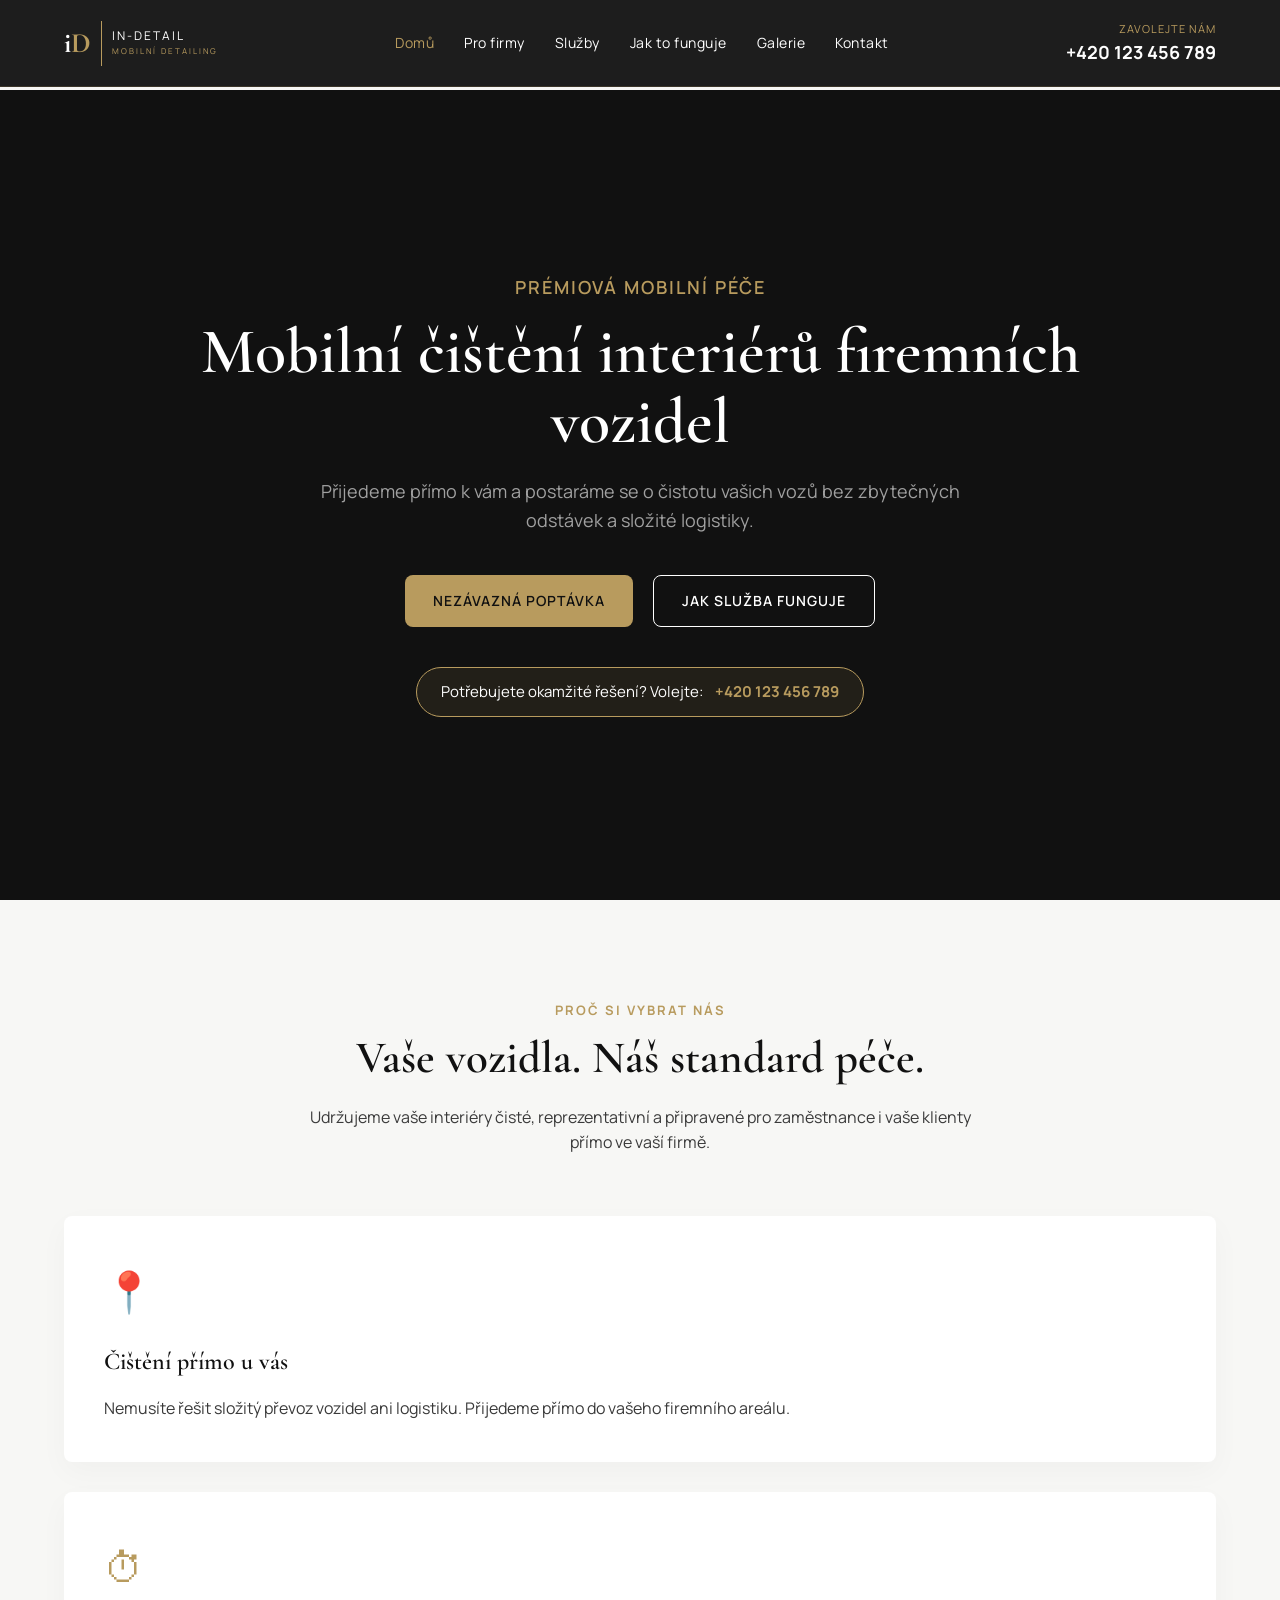
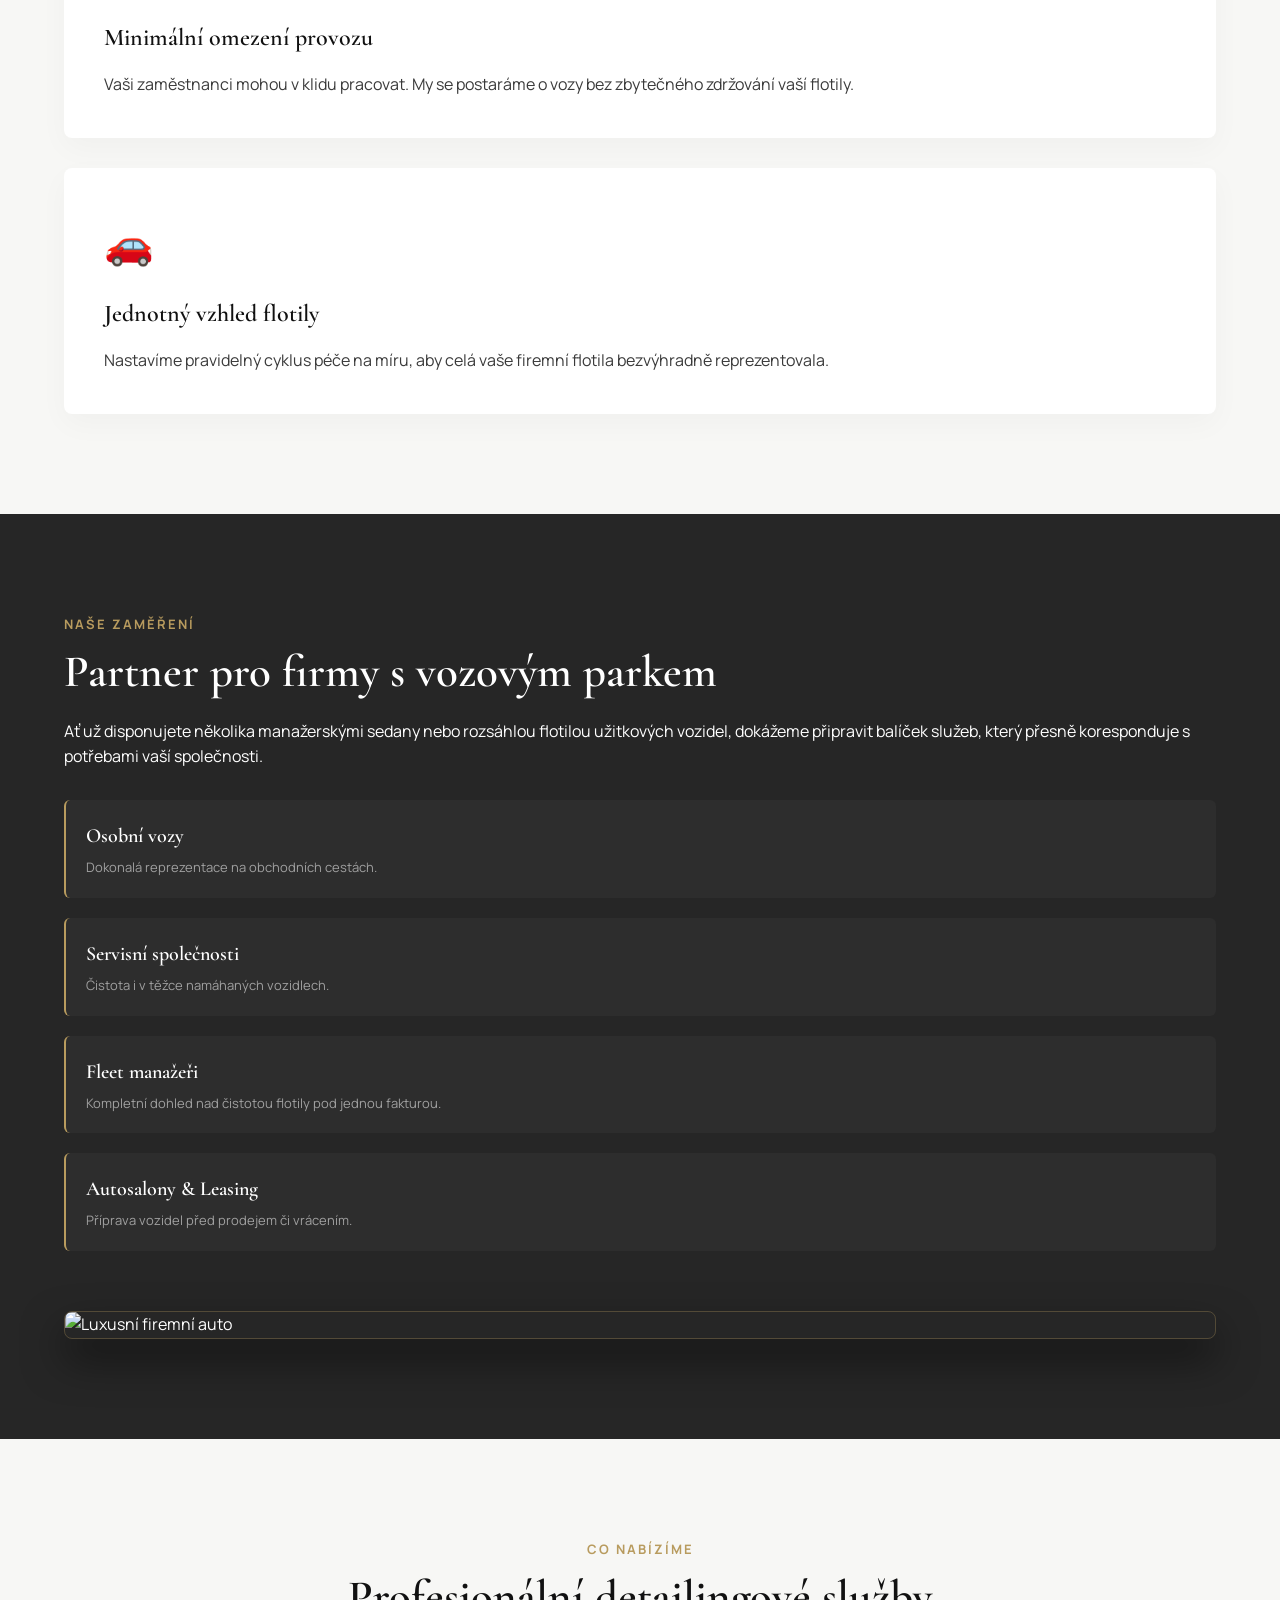
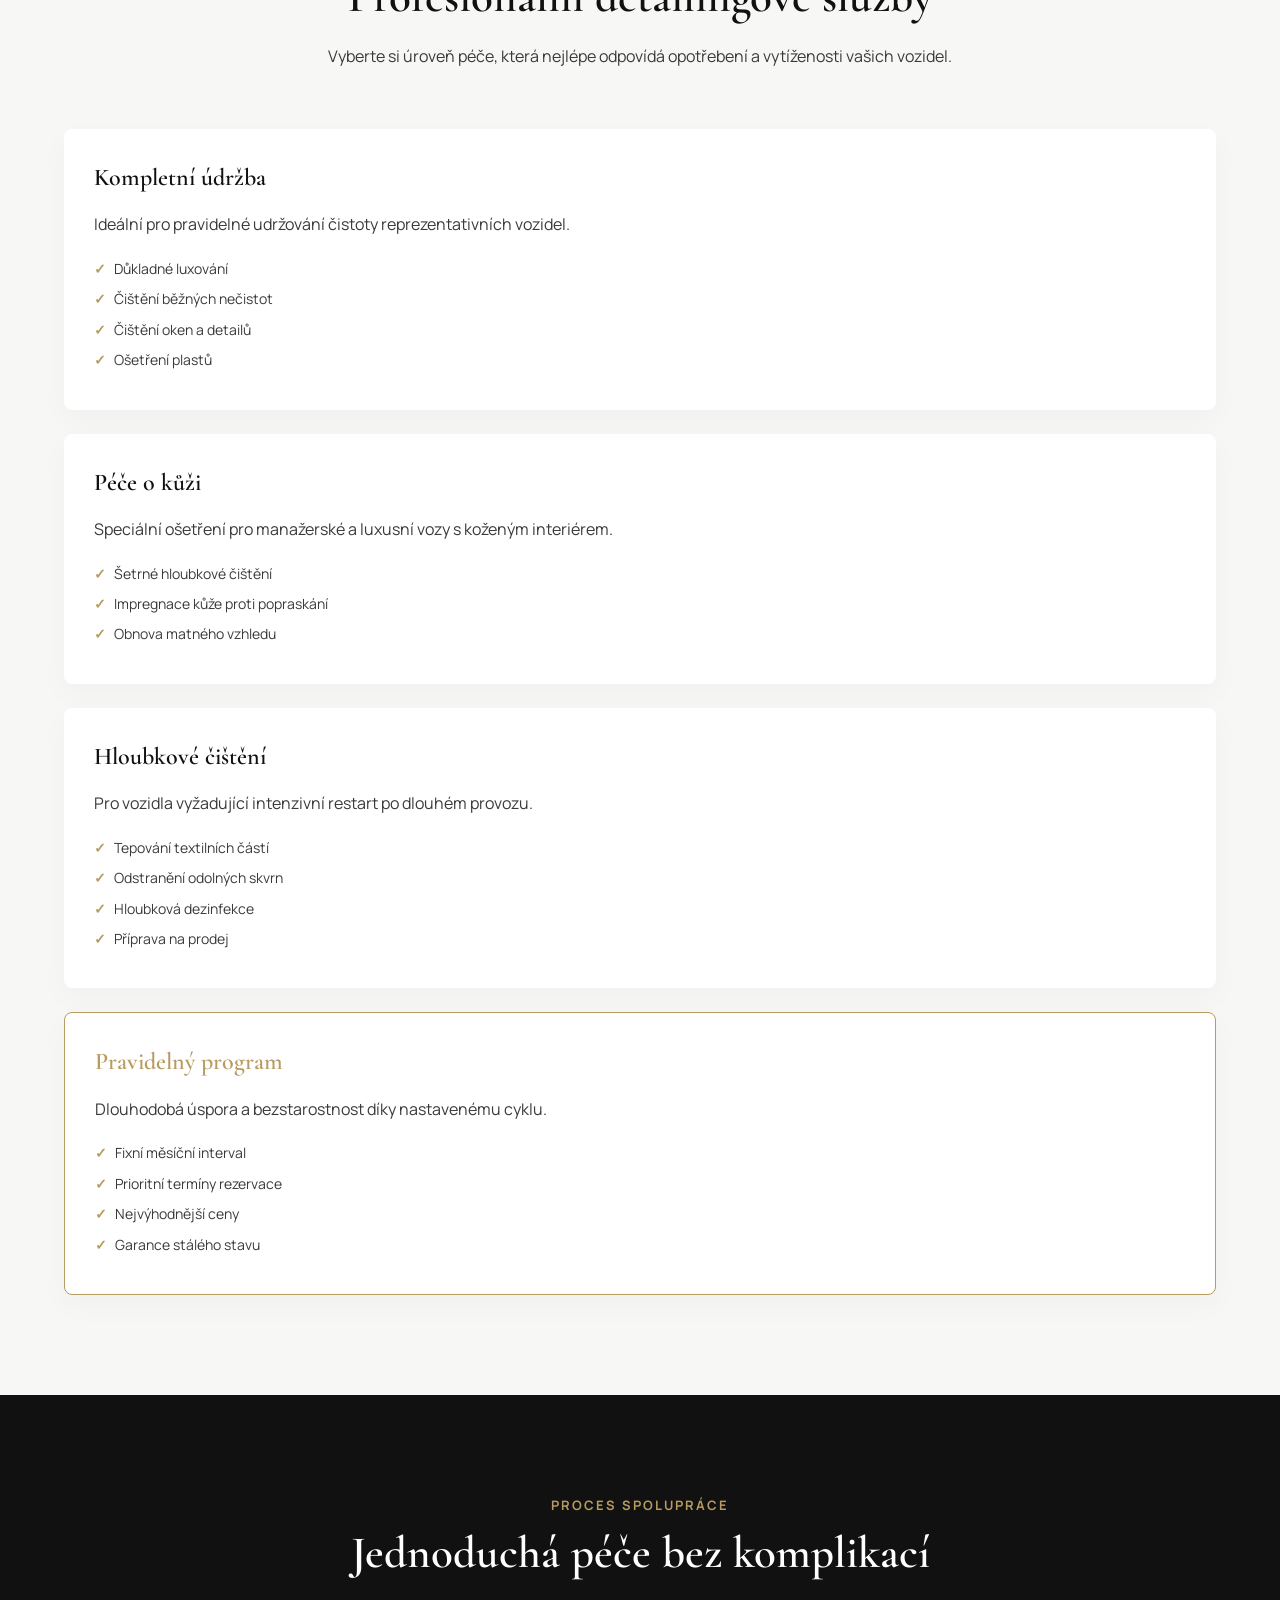
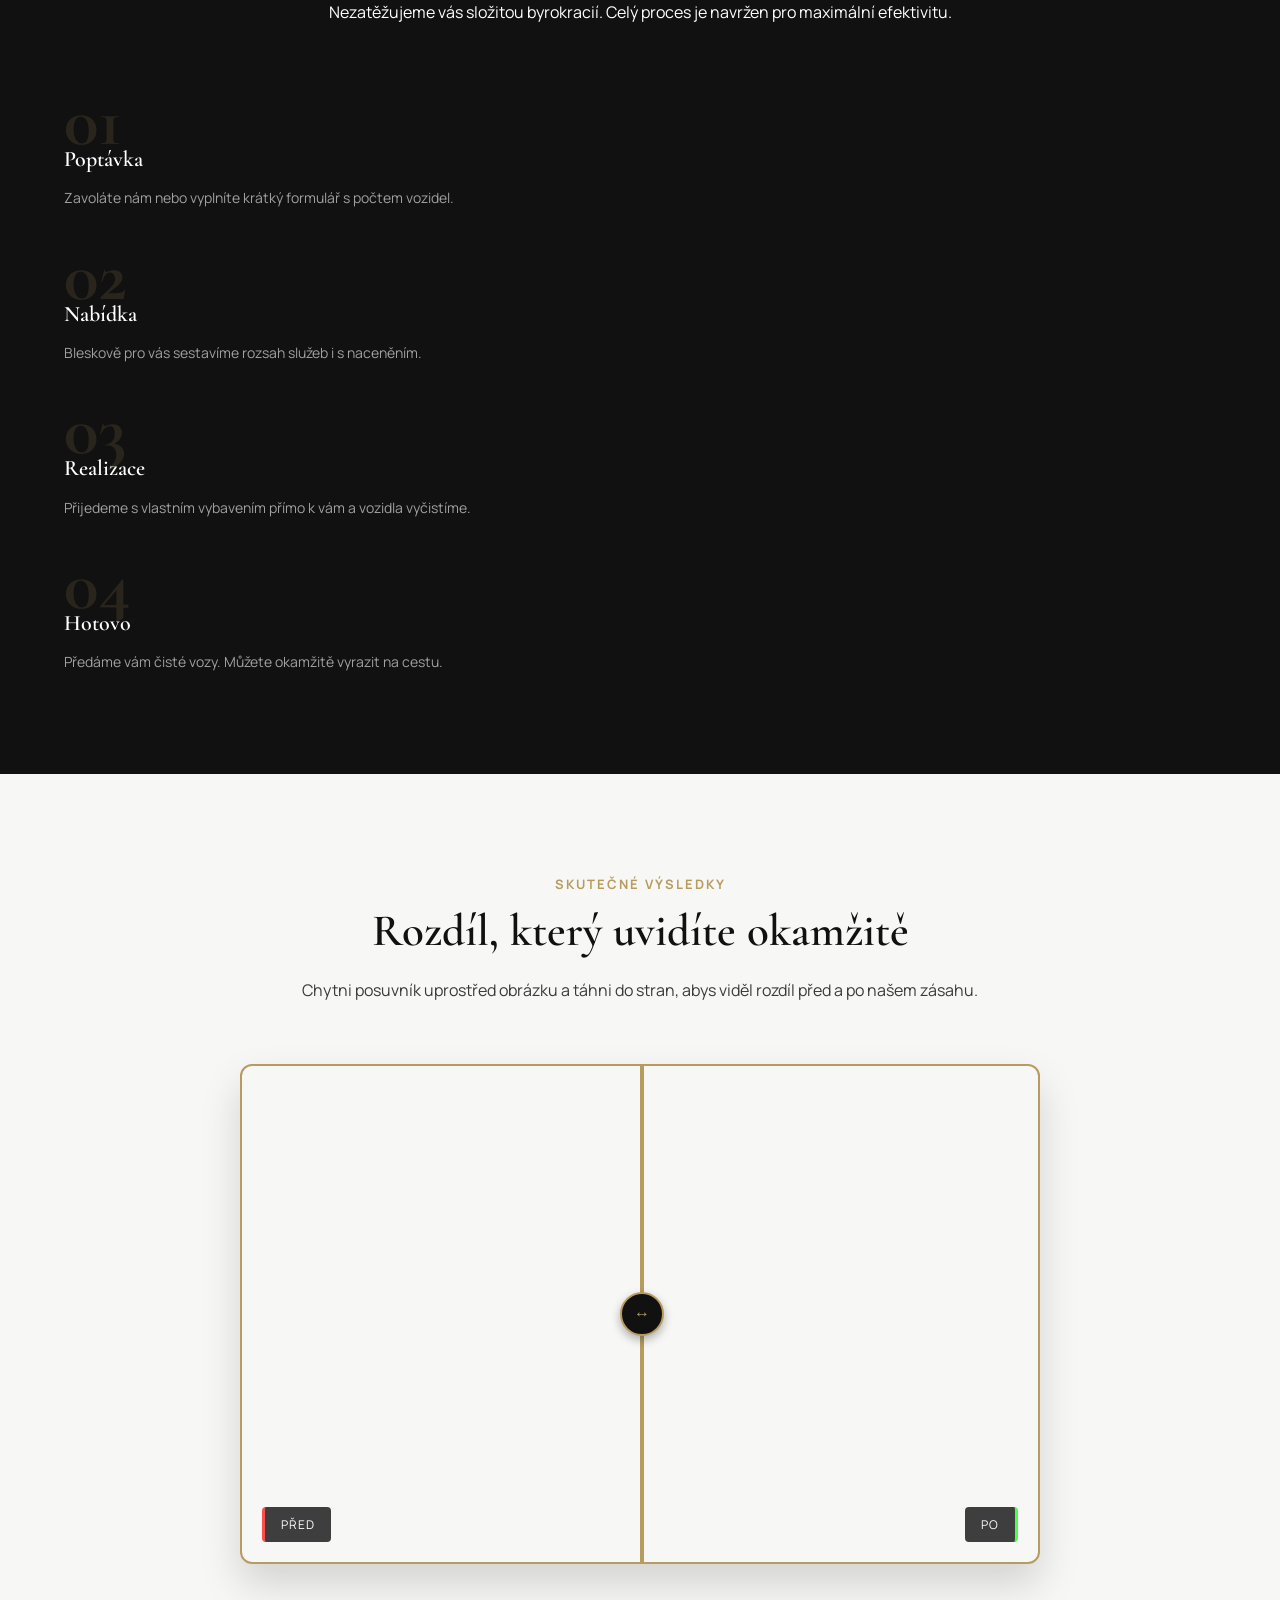
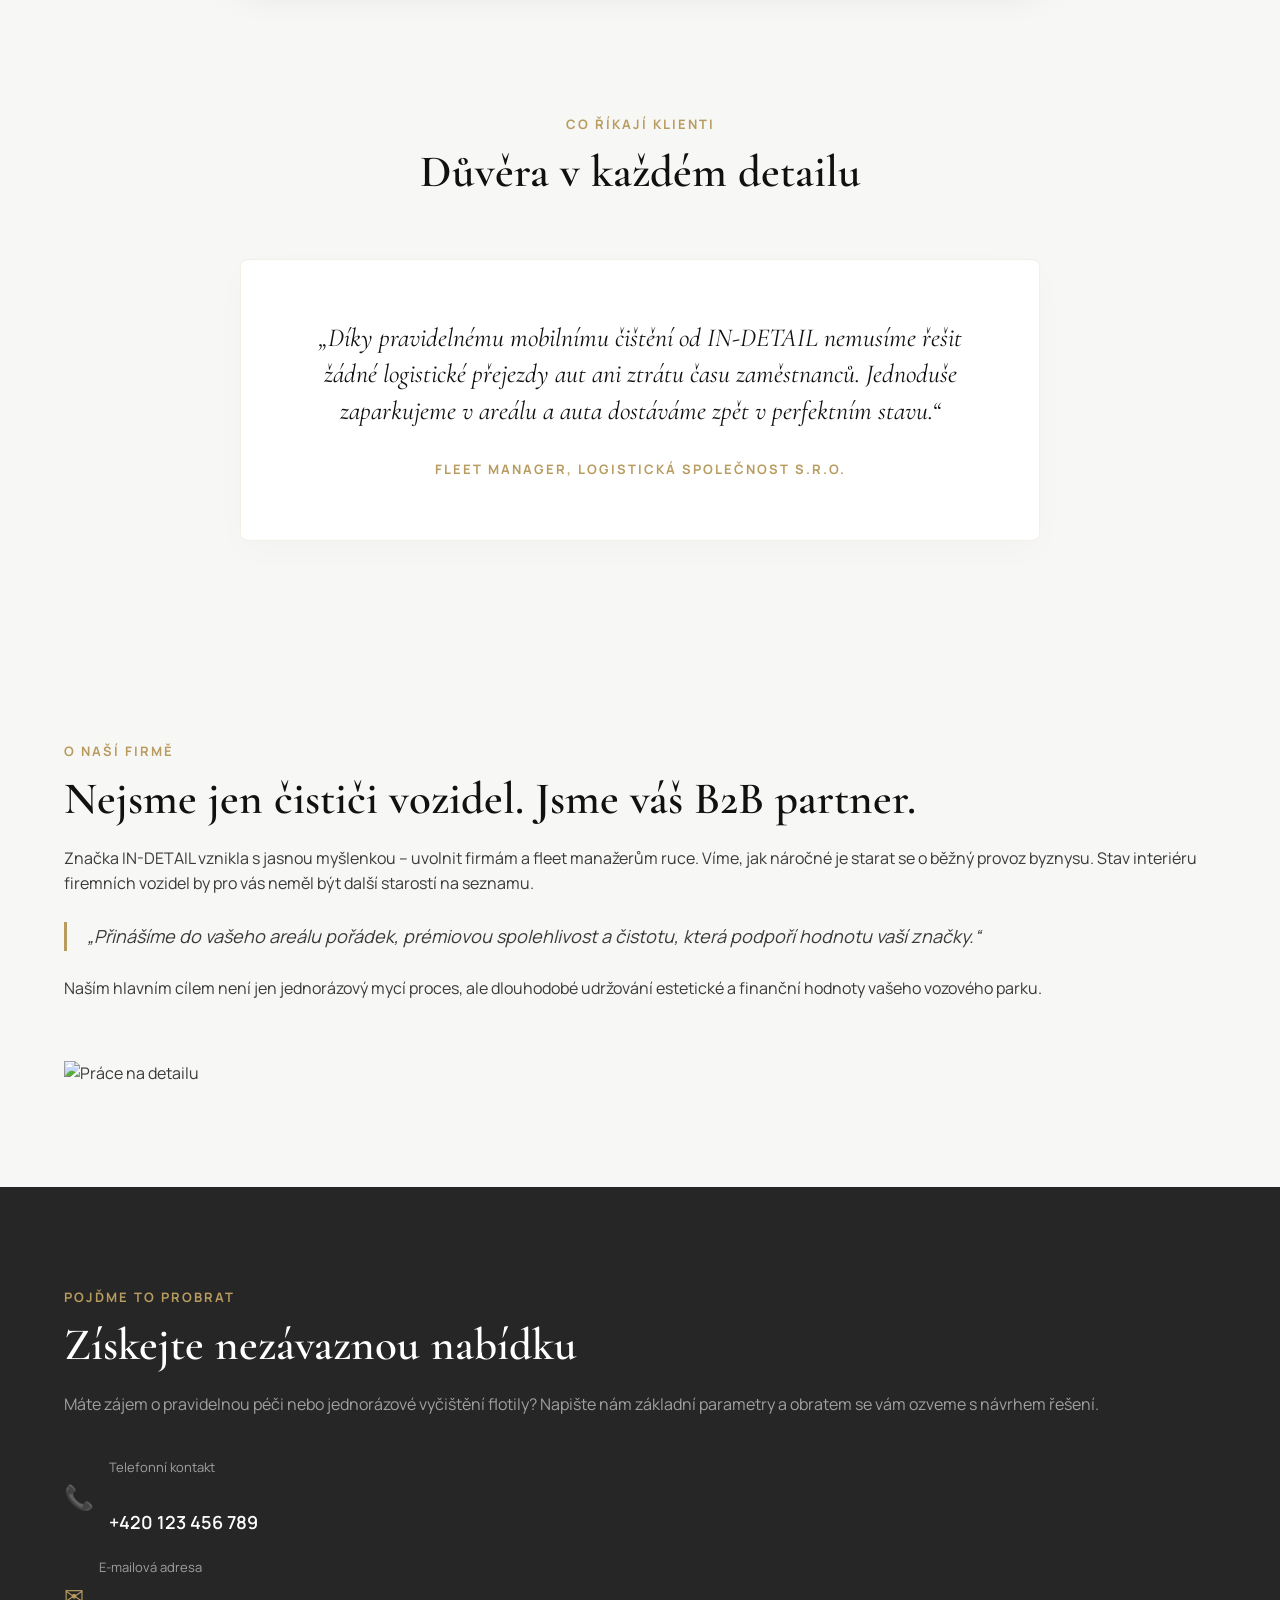
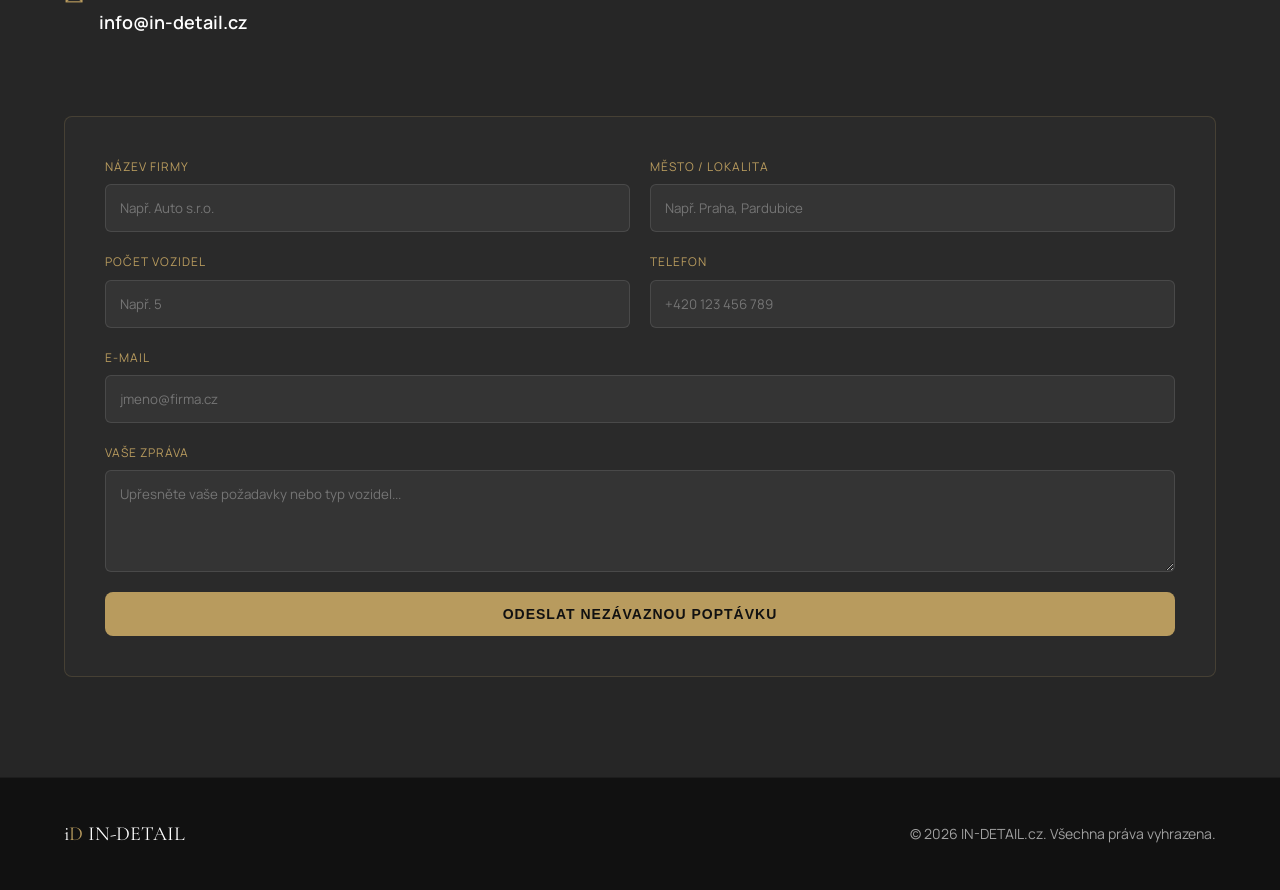
==== gemini-code-1784141526412.html @ 9e68ea0f "Add files via upload" ====
<!DOCTYPE html>
<html lang="cs">
<head>
    <meta charset="UTF-8">
    <meta name="viewport" content="width=device-width, initial-scale=1.0">
    <title>IN-DETAIL | Mobilní čištění interiérů firemních vozidel</title>
    <!-- Google Fonts -->
    <link rel="preconnect" href="https://fonts.googleapis.com">
    <link rel="preconnect" href="https://fonts.gstatic.com" crossorigin>
    <link href="https://fonts.googleapis.com/css2?family=Cormorant+Garamond:ital,wght@0,400;0,600;0,700;1,400&family=Manrope:wght@300;400;600;700&display=swap" rel="stylesheet">
    
    <style>
        /* --- DESIGN SYSTEM & PROMĚNNÉ --- */
        :root {
            --primary-black: #111111;
            --secondary-graphite: #262626;
            --accent-gold: #B89B5E;
            --accent-gold-hover: #cfb172;
            --bg-light: #F7F7F5;
            --text-dark: #3A3A3A;
            --text-light: #FFFFFF;
            --text-muted: #A0A0A0;
            --font-headings: 'Cormorant Garamond', Georgia, serif;
            --font-body: 'Manrope', sans-serif;
            --transition-smooth: all 0.3s ease;
        }

        /* --- ZÁKLADNÍ RESET --- */
        * {
            box-sizing: border-box;
            margin: 0;
            padding: 0;
            scroll-behavior: smooth;
        }

        body {
            font-family: var(--font-body);
            color: var(--text-dark);
            background-color: var(--bg-light);
            line-height: 1.6;
            overflow-x: hidden;
            padding-top: 90px; /* Kompenzace pro fixní menu */
        }

        h1, h2, h3, h4 {
            font-family: var(--font-headings);
            font-weight: 600;
            color: var(--primary-black);
        }

        a {
            text-decoration: none;
            color: inherit;
            transition: var(--transition-smooth);
        }

        ul {
            list-style: none;
        }

        img {
            max-width: 100%;
            height: auto;
            display: block;
        }

        .container {
            width: 100%;
            max-width: 1200px;
            margin: 0 auto;
            padding: 0 24px;
        }

        /* --- TLAČÍTKA --- */
        .btn {
            display: inline-flex;
            align-items: center;
            justify-content: center;
            padding: 14px 28px;
            font-weight: 600;
            font-size: 14px;
            text-transform: uppercase;
            letter-spacing: 1px;
            border-radius: 8px;
            transition: var(--transition-smooth);
            cursor: pointer;
            border: none;
        }

        .btn-primary {
            background-color: var(--accent-gold);
            color: var(--primary-black);
        }

        .btn-primary:hover {
            background-color: var(--accent-gold-hover);
            transform: translateY(-2px);
        }

        .btn-secondary {
            background-color: transparent;
            color: var(--text-light);
            border: 1px solid var(--text-light);
        }

        .btn-secondary:hover {
            background-color: var(--text-light);
            color: var(--primary-black);
            transform: translateY(-2px);
        }

        /* --- HLAVIČKA (STICKY HEADER & NAV) --- */
        header {
            position: fixed;
            top: 0;
            left: 0;
            width: 100%;
            background-color: rgba(17, 17, 17, 0.95);
            backdrop-filter: blur(10px);
            z-index: 1000;
            border-bottom: 1px solid rgba(184, 155, 94, 0.2);
            padding: 20px 0;
            transition: var(--transition-smooth);
        }

        /* Třída přidaná pomocí JS při odscrolování */
        header.scrolled {
            padding: 12px 0;
            background-color: rgba(11, 11, 11, 0.98);
            box-shadow: 0 5px 25px rgba(0,0,0,0.5);
        }

        .nav-wrapper {
            display: flex;
            align-items: center;
            justify-content: space-between;
        }

        .logo-placeholder {
            display: flex;
            align-items: center;
            gap: 10px;
        }

        .logo-placeholder .logo-id {
            font-family: var(--font-headings);
            font-size: 28px;
            font-weight: bold;
            color: var(--text-light);
            border-right: 1px solid var(--accent-gold);
            padding-right: 10px;
        }

        .logo-placeholder .logo-id span {
            color: var(--accent-gold);
        }

        .logo-placeholder .logo-text {
            font-size: 12px;
            letter-spacing: 2px;
            text-transform: uppercase;
            color: var(--text-light);
            line-height: 1.2;
        }

        nav ul {
            display: flex;
            gap: 30px;
        }

        nav ul a {
            color: var(--text-light);
            font-size: 14px;
            font-weight: 400;
            letter-spacing: 0.5px;
        }

        nav ul a:hover, nav ul a.active {
            color: var(--accent-gold);
        }

        /* Okamžitý telefonní kontakt v hlavičce */
        .nav-contact {
            display: flex;
            flex-direction: column;
            align-items: flex-end;
        }

        .nav-contact .phone-label {
            font-size: 11px;
            text-transform: uppercase;
            color: var(--accent-gold);
            letter-spacing: 1px;
        }

        .nav-contact .phone-number {
            font-family: var(--font-body);
            font-weight: 700;
            font-size: 18px;
            color: var(--text-light);
        }

        .nav-contact .phone-number:hover {
            color: var(--accent-gold);
        }

        /* --- HERO SEKCE --- */
        .hero {
            padding: 100px 0;
            background-color: var(--primary-black);
            color: var(--text-light);
            text-align: center;
            position: relative;
            background-image: linear-gradient(rgba(17, 17, 17, 0.8), rgba(17, 17, 17, 0.95)), url('https://images.unsplash.com/photo-1563720223185-11003d516935?q=80&w=1920&auto=format&fit=crop');
            background-size: cover;
            background-position: center;
            display: flex;
            align-items: center;
            min-height: calc(100vh - 90px);
        }

        .hero h1 {
            color: var(--text-light);
            font-size: 64px;
            line-height: 1.1;
            margin-bottom: 20px;
            max-width: 900px;
            margin-left: auto;
            margin-right: auto;
        }

        .hero p.subtitle {
            font-size: 18px;
            color: var(--accent-gold);
            text-transform: uppercase;
            letter-spacing: 2px;
            margin-bottom: 15px;
            font-weight: 600;
        }

        .hero p.description {
            font-size: 18px;
            color: var(--text-muted);
            max-width: 650px;
            margin: 0 auto 40px auto;
        }

        .hero-actions {
            display: flex;
            gap: 20px;
            justify-content: center;
            margin-bottom: 40px;
        }

        .hero-phone-alert {
            background-color: rgba(184, 155, 94, 0.1);
            border: 1px solid var(--accent-gold);
            display: inline-flex;
            align-items: center;
            gap: 12px;
            padding: 12px 24px;
            border-radius: 50px;
            font-size: 15px;
        }

        .hero-phone-alert strong a {
            color: var(--accent-gold);
        }

        /* --- SEKCE - ZÁKLADNÍ VZHLED --- */
        section {
            padding: 100px 0;
        }

        .section-header {
            text-align: center;
            margin-bottom: 60px;
            max-width: 700px;
            margin-left: auto;
            margin-right: auto;
        }

        .section-tag {
            color: var(--accent-gold);
            font-size: 13px;
            text-transform: uppercase;
            letter-spacing: 2px;
            font-weight: 700;
            margin-bottom: 10px;
            display: block;
        }

        .section-title {
            font-size: 45px;
            line-height: 1.2;
            margin-bottom: 20px;
        }

        /* --- SEKCE BENEFITY --- */
        .benefits-grid {
            display: grid;
            grid-template-cols: repeat(3, 1fr);
            gap: 30px;
        }

        .benefit-card {
            background-color: var(--text-light);
            padding: 40px;
            border-radius: 8px;
            box-shadow: 0 10px 30px rgba(0,0,0,0.03);
            border-top: 3px solid transparent;
            transition: var(--transition-smooth);
        }

        .benefit-card:hover {
            border-top: 3px solid var(--accent-gold);
            transform: translateY(-5px);
        }

        .benefit-icon {
            font-size: 40px;
            color: var(--accent-gold);
            margin-bottom: 20px;
        }

        .benefit-card h3 {
            font-size: 24px;
            margin-bottom: 15px;
        }

        /* --- SEKCE PRO FIRMY --- */
        .companies {
            background-color: var(--secondary-graphite);
            color: var(--text-light);
        }

        .companies .section-title {
            color: var(--text-light);
        }

        .companies-layout {
            display: grid;
            grid-template-cols: 1fr 1fr;
            gap: 60px;
            align-items: center;
        }

        .companies-content h3 {
            color: var(--text-light);
            font-size: 32px;
            margin-bottom: 20px;
        }

        .companies-list {
            display: grid;
            grid-template-cols: 1fr 1fr;
            gap: 20px;
            margin-top: 30px;
        }

        .company-item {
            background-color: rgba(255,255,255,0.03);
            padding: 20px;
            border-radius: 6px;
            border-left: 2px solid var(--accent-gold);
        }

        .company-item h4 {
            color: var(--text-light);
            font-size: 20px;
            margin-bottom: 5px;
        }

        .company-item p {
            font-size: 13px;
            color: var(--text-muted);
        }

        .companies-image {
            border-radius: 8px;
            overflow: hidden;
            border: 1px solid rgba(184, 155, 94, 0.3);
            box-shadow: 0 20px 40px rgba(0,0,0,0.5);
        }

        /* --- SEKCE SLUŽBY --- */
        .services-grid {
            display: grid;
            grid-template-cols: repeat(4, 1fr);
            gap: 24px;
        }

        .service-card {
            background: var(--text-light);
            border-radius: 8px;
            overflow: hidden;
            box-shadow: 0 10px 30px rgba(0,0,0,0.03);
            display: flex;
            flex-direction: column;
            height: 100%;
        }

        .service-body {
            padding: 30px;
            display: flex;
            flex-direction: column;
            flex-grow: 1;
        }

        .service-body h3 {
            font-size: 24px;
            margin-bottom: 15px;
        }

        .service-features {
            margin-top: 20px;
            flex-grow: 1;
        }

        .service-features li {
            font-size: 14px;
            margin-bottom: 8px;
            position: relative;
            padding-left: 20px;
        }

        .service-features li::before {
            content: '✓';
            color: var(--accent-gold);
            position: absolute;
            left: 0;
            font-weight: bold;
        }

        /* --- JAK TO FUNGUJE --- */
        .how-it-works {
            background-color: var(--primary-black);
            color: var(--text-light);
        }

        .how-it-works .section-title {
            color: var(--text-light);
        }

        .steps-grid {
            display: grid;
            grid-template-cols: repeat(4, 1fr);
            gap: 30px;
            position: relative;
        }

        .step-card {
            position: relative;
        }

        .step-number {
            font-family: var(--font-headings);
            font-size: 72px;
            color: rgba(184, 155, 94, 0.15);
            line-height: 1;
            margin-bottom: -15px;
            font-weight: bold;
        }

        .step-card h3 {
            color: var(--text-light);
            font-size: 22px;
            margin-bottom: 10px;
        }

        .step-card p {
            color: var(--text-muted);
            font-size: 14px;
        }

        /* --- INTERAKTIVNÍ SROVNÁVACÍ GALERIE (PŘED / PO) --- */
        .gallery-section {
            background-color: var(--bg-light);
        }

        .comparison-container {
            position: relative;
            width: 100%;
            max-width: 800px;
            height: 500px;
            margin: 0 auto;
            overflow: hidden;
            border-radius: 12px;
            box-shadow: 0 20px 40px rgba(0,0,0,0.15);
            border: 2px solid var(--accent-gold);
        }

        .comparison-img {
            position: absolute;
            top: 0;
            left: 0;
            width: 100%;
            height: 100%;
            background-size: cover;
            background-position: center;
        }

        /* Obrázek PO (Spodní vrstva) */
        .img-after {
            background-image: url('https://images.unsplash.com/photo-1486006920555-c77dce18193b?q=80&w=1200&auto=format&fit=crop'); /* Čistý, vyleštěný interiér */
        }

        /* Obrázek PŘED (Svrchní posuvná vrstva) */
        .img-before {
            background-image: url('https://images.unsplash.com/photo-1619642751034-765dfdf7c58e?q=80&w=1200&auto=format&fit=crop'); /* Zaprášený či rozpracovaný interiér */
            width: 50%; /* Výchozí šířka */
        }

        /* Posuvník (Slider bar) */
        .slider-handle {
            position: absolute;
            top: 0;
            bottom: 0;
            left: 50%;
            width: 4px;
            background-color: var(--accent-gold);
            cursor: ew-resize;
            z-index: 10;
        }

        /* Kolečko na posuvníku */
        .slider-button {
            position: absolute;
            top: 50%;
            left: 50%;
            transform: translate(-50%, -50%);
            width: 44px;
            height: 44px;
            background-color: var(--primary-black);
            border: 2px solid var(--accent-gold);
            border-radius: 50%;
            display: flex;
            align-items: center;
            justify-content: center;
            color: var(--accent-gold);
            font-weight: bold;
            font-size: 16px;
            pointer-events: none;
            box-shadow: 0 4px 10px rgba(0,0,0,0.3);
        }

        /* Labely "PŘED" a "PO" */
        .img-label {
            position: absolute;
            bottom: 20px;
            background-color: rgba(17, 17, 17, 0.8);
            color: var(--text-light);
            padding: 8px 16px;
            font-size: 12px;
            text-transform: uppercase;
            letter-spacing: 1px;
            border-radius: 4px;
            z-index: 5;
            pointer-events: none;
        }

        .label-before {
            left: 20px;
            border-left: 3px solid #ff4d4d;
        }

        .label-after {
            right: 20px;
            border-right: 3px solid #4dff4d;
        }

        /* --- REFERENCE --- */
        .testimonials {
            background-color: var(--bg-light);
            padding-top: 50px;
        }

        .testimonial-box {
            max-width: 800px;
            margin: 0 auto;
            background-color: var(--text-light);
            padding: 60px;
            border-radius: 8px;
            box-shadow: 0 10px 35px rgba(0,0,0,0.02);
            text-align: center;
            border: 1px solid rgba(184, 155, 94, 0.15);
        }

        .testimonial-text {
            font-family: var(--font-headings);
            font-size: 26px;
            font-style: italic;
            color: var(--primary-black);
            line-height: 1.4;
            margin-bottom: 30px;
        }

        .testimonial-author {
            font-weight: 700;
            text-transform: uppercase;
            font-size: 13px;
            letter-spacing: 2px;
            color: var(--accent-gold);
        }

        /* --- O NÁS --- */
        .about-layout {
            display: grid;
            grid-template-cols: 1.2fr 0.8fr;
            gap: 60px;
            align-items: center;
        }

        .about-text h3 {
            font-size: 32px;
            margin-bottom: 20px;
        }

        .about-quote {
            border-left: 3px solid var(--accent-gold);
            padding-left: 20px;
            margin: 25px 0;
            font-style: italic;
            font-size: 18px;
        }

        /* --- KONTAKT A FORMULÁŘ --- */
        .contact {
            background-color: var(--secondary-graphite);
            color: var(--text-light);
        }

        .contact .section-title {
            color: var(--text-light);
        }

        .contact-layout {
            display: grid;
            grid-template-cols: 1fr 1.2fr;
            gap: 60px;
        }

        .contact-info h3 {
            color: var(--text-light);
            font-size: 32px;
            margin-bottom: 20px;
        }

        .contact-info p {
            color: var(--text-muted);
            margin-bottom: 30px;
        }

        .contact-details {
            margin-top: 40px;
        }

        .contact-detail-item {
            display: flex;
            align-items: center;
            gap: 15px;
            margin-bottom: 20px;
        }

        .contact-detail-item .icon {
            color: var(--accent-gold);
            font-size: 24px;
        }

        .contact-detail-item a {
            color: var(--text-light);
            font-size: 18px;
            font-weight: 600;
        }

        .contact-detail-item a:hover {
            color: var(--accent-gold);
        }

        /* Kontaktní formulář */
        .contact-form {
            background-color: rgba(255,255,255,0.02);
            border: 1px solid rgba(184, 155, 94, 0.2);
            padding: 40px;
            border-radius: 8px;
            position: relative;
        }

        .form-grid {
            display: grid;
            grid-template-cols: 1fr 1fr;
            gap: 20px;
            margin-bottom: 20px;
        }

        .form-group {
            display: flex;
            flex-direction: column;
            gap: 8px;
        }

        .form-group-full {
            grid-column: span 2;
        }

        .form-group label {
            font-size: 12px;
            text-transform: uppercase;
            letter-spacing: 1px;
            color: var(--accent-gold);
        }

        .form-group input, .form-group textarea {
            background-color: rgba(255,255,255,0.05);
            border: 1px solid rgba(255,255,255,0.1);
            padding: 14px;
            border-radius: 6px;
            color: var(--text-light);
            font-family: var(--font-body);
            transition: var(--transition-smooth);
        }

        .form-group input:focus, .form-group textarea:focus {
            outline: none;
            border-color: var(--accent-gold);
            background-color: rgba(255,255,255,0.08);
        }

        /* Úspěšná hláška odeslání */
        .form-success-message {
            display: none;
            position: absolute;
            top: 0;
            left: 0;
            width: 100%;
            height: 100%;
            background-color: var(--secondary-graphite);
            border-radius: 8px;
            display: flex;
            flex-direction: column;
            align-items: center;
            justify-content: center;
            text-align: center;
            padding: 40px;
            z-index: 10;
            opacity: 0;
            transition: opacity 0.5s ease;
            pointer-events: none;
        }

        .form-success-message.show {
            display: flex;
            opacity: 1;
            pointer-events: auto;
        }

        .success-icon {
            font-size: 64px;
            color: var(--accent-gold);
            margin-bottom: 20px;
        }

        .success-title {
            font-family: var(--font-headings);
            font-size: 36px;
            color: var(--text-light);
            margin-bottom: 10px;
        }

        /* --- PATIČKA --- */
        footer {
            background-color: var(--primary-black);
            color: var(--text-muted);
            padding: 40px 0;
            border-top: 1px solid rgba(255,255,255,0.05);
            font-size: 14px;
        }

        .footer-wrapper {
            display: flex;
            justify-content: space-between;
            align-items: center;
        }

        .footer-logo {
            font-family: var(--font-headings);
            font-size: 20px;
            color: var(--text-light);
        }

        .footer-logo span {
            color: var(--accent-gold);
        }

        /* --- MOBILNÍ RESPONSIVITA --- */
        @media (max-width: 1024px) {
            .services-grid {
                grid-template-cols: repeat(2, 1fr);
            }
            .steps-grid {
                grid-template-cols: repeat(2, 1fr);
            }
            .hero h1 {
                font-size: 48px;
            }
            .comparison-container {
                height: 400px;
            }
        }

        @media (max-width: 768px) {
            header {
                padding: 10px 0;
            }
            nav {
                display: none;
            }
            .benefits-grid, .companies-layout, .contact-layout, .about-layout {
                grid-template-cols: 1fr;
            }
            .services-grid, .steps-grid {
                grid-template-cols: 1fr;
            }
            .form-grid {
                grid-template-cols: 1fr;
            }
            .form-group-full {
                grid-column: span 1;
            }
            .hero {
                padding-top: 140px;
                padding-bottom: 60px;
            }
            .hero h1 {
                font-size: 36px;
            }
            .section-title {
                font-size: 32px;
            }
            .hero-actions {
                flex-direction: column;
                gap: 12px;
            }
            .footer-wrapper {
                flex-direction: column;
                gap: 20px;
                text-align: center;
            }
            .comparison-container {
                height: 300px;
            }
        }
    </style>
</head>
<body>

    <!-- HLAVIČKA S OKAMŽITÝM TELEFONEM -->
    <header id="main-header">
        <div class="container nav-wrapper">
            <div class="logo-placeholder">
                <div class="logo-id">i<span>D</span></div>
                <div class="logo-text">IN-DETAIL<br><span style="font-size: 8px; color: var(--accent-gold);">mobilní detailing</span></div>
            </div>
            <nav>
                <ul>
                    <li><a href="#domu" class="nav-link active">Domů</a></li>
                    <li><a href="#pro-firmy" class="nav-link">Pro firmy</a></li>
                    <li><a href="#sluzby" class="nav-link">Služby</a></li>
                    <li><a href="#jak-to-funguje" class="nav-link">Jak to funguje</a></li>
                    <li><a href="#galerie" class="nav-link">Galerie</a></li>
                    <li><a href="#kontakt" class="nav-link">Kontakt</a></li>
                </ul>
            </nav>
            <div class="nav-contact">
                <span class="phone-label">Zavolejte nám</span>
                <a href="tel:+420123456789" class="phone-number">+420 123 456 789</a>
            </div>
        </div>
    </header>

    <!-- HERO SEKCE -->
    <section id="domu" class="hero">
        <div class="container">
            <p class="subtitle">Prémiová mobilní péče</p>
            <h1>Mobilní čištění interiérů firemních vozidel</h1>
            <p class="description">Přijedeme přímo k vám a postaráme se o čistotu vašich vozů bez zbytečných odstávek a složité logistiky.</p>
            
            <div class="hero-actions">
                <a href="#kontakt" class="btn btn-primary">Nezávazná poptávka</a>
                <a href="#jak-to-funguje" class="btn btn-secondary">Jak služba funguje</a>
            </div>

            <div class="hero-phone-alert">
                <span>Potřebujete okamžité řešení? Volejte:</span>
                <strong><a href="tel:+420123456789">+420 123 456 789</a></strong>
            </div>
        </div>
    </section>

    <!-- BENEFITY -->
    <section class="benefits">
        <div class="container">
            <div class="section-header">
                <span class="section-tag">Proč si vybrat nás</span>
                <h2 class="section-title">Vaše vozidla. Náš standard péče.</h2>
                <p>Udržujeme vaše interiéry čisté, reprezentativní a připravené pro zaměstnance i vaše klienty přímo ve vaší firmě.</p>
            </div>
            
            <div class="benefits-grid">
                <!-- Benefit 1 -->
                <div class="benefit-card">
                    <div class="benefit-icon">📍</div>
                    <h3>Čištění přímo u vás</h3>
                    <p>Nemusíte řešit složitý převoz vozidel ani logistiku. Přijedeme přímo do vašeho firemního areálu.</p>
                </div>
                <!-- Benefit 2 -->
                <div class="benefit-card">
                    <div class="benefit-icon">⏱</div>
                    <h3>Minimální omezení provozu</h3>
                    <p>Vaši zaměstnanci mohou v klidu pracovat. My se postaráme o vozy bez zbytečného zdržování vaší flotily.</p>
                </div>
                <!-- Benefit 3 -->
                <div class="benefit-card">
                    <div class="benefit-icon">🚗</div>
                    <h3>Jednotný vzhled flotily</h3>
                    <p>Nastavíme pravidelný cyklus péče na míru, aby celá vaše firemní flotila bezvýhradně reprezentovala.</p>
                </div>
            </div>
        </div>
    </section>

    <!-- PRO FIRMY -->
    <section id="pro-firmy" class="companies">
        <div class="container companies-layout">
            <div class="companies-content">
                <span class="section-tag">Naše zaměření</span>
                <h2 class="section-title">Partner pro firmy s vozovým parkem</h2>
                <p>Ať už disponujete několika manažerskými sedany nebo rozsáhlou flotilou užitkových vozidel, dokážeme připravit balíček služeb, který přesně koresponduje s potřebami vaší společnosti.</p>
                
                <div class="companies-list">
                    <div class="company-item">
                        <h4>Osobní vozy</h4>
                        <p>Dokonalá reprezentace na obchodních cestách.</p>
                    </div>
                    <div class="company-item">
                        <h4>Servisní společnosti</h4>
                        <p>Čistota i v těžce namáhaných vozidlech.</p>
                    </div>
                    <div class="company-item">
                        <h4>Fleet manažeři</h4>
                        <p>Kompletní dohled nad čistotou flotily pod jednou fakturou.</p>
                    </div>
                    <div class="company-item">
                        <h4>Autosalony & Leasing</h4>
                        <p>Příprava vozidel před prodejem či vrácením.</p>
                    </div>
                </div>
            </div>
            <div class="companies-image">
                <img src="https://images.unsplash.com/photo-1605559424843-9e4c228bf1c2?q=80&w=800&auto=format&fit=crop" alt="Luxusní firemní auto">
            </div>
        </div>
    </section>

    <!-- SLUŽBY -->
    <section id="sluzby" class="services">
        <div class="container">
            <div class="section-header">
                <span class="section-tag">Co nabízíme</span>
                <h2 class="section-title">Profesionální detailingové služby</h2>
                <p>Vyberte si úroveň péče, která nejlépe odpovídá opotřebení a vytíženosti vašich vozidel.</p>
            </div>

            <div class="services-grid">
                <!-- Služba 1 -->
                <div class="service-card">
                    <div class="service-body">
                        <h3>Kompletní údržba</h3>
                        <p>Ideální pro pravidelné udržování čistoty reprezentativních vozidel.</p>
                        <ul class="service-features">
                            <li>Důkladné luxování</li>
                            <li>Čištění běžných nečistot</li>
                            <li>Čištění oken a detailů</li>
                            <li>Ošetření plastů</li>
                        </ul>
                    </div>
                </div>
                <!-- Služba 2 -->
                <div class="service-card">
                    <div class="service-body">
                        <h3>Péče o kůži</h3>
                        <p>Speciální ošetření pro manažerské a luxusní vozy s koženým interiérem.</p>
                        <ul class="service-features">
                            <li>Šetrné hloubkové čištění</li>
                            <li>Impregnace kůže proti popraskání</li>
                            <li>Obnova matného vzhledu</li>
                        </ul>
                    </div>
                </div>
                <!-- Služba 3 -->
                <div class="service-card">
                    <div class="service-body">
                        <h3>Hloubkové čištění</h3>
                        <p>Pro vozidla vyžadující intenzivní restart po dlouhém provozu.</p>
                        <ul class="service-features">
                            <li>Tepování textilních částí</li>
                            <li>Odstranění odolných skvrn</li>
                            <li>Hloubková dezinfekce</li>
                            <li>Příprava na prodej</li>
                        </ul>
                    </div>
                </div>
                <!-- Služba 4 -->
                <div class="service-card" style="border: 1px solid var(--accent-gold);">
                    <div class="service-body">
                        <h3 style="color: var(--accent-gold);">Pravidelný program</h3>
                        <p>Dlouhodobá úspora a bezstarostnost díky nastavenému cyklu.</p>
                        <ul class="service-features">
                            <li>Fixní měsíční interval</li>
                            <li>Prioritní termíny rezervace</li>
                            <li>Nejvýhodnější ceny</li>
                            <li>Garance stálého stavu</li>
                        </ul>
                    </div>
                </div>
            </div>
        </div>
    </section>

    <!-- JAK TO FUNGUJE -->
    <section id="jak-to-funguje" class="how-it-works">
        <div class="container">
            <div class="section-header">
                <span class="section-tag">Proces spolupráce</span>
                <h2 class="section-title">Jednoduchá péče bez komplikací</h2>
                <p>Nezatěžujeme vás složitou byrokracií. Celý proces je navržen pro maximální efektivitu.</p>
            </div>

            <div class="steps-grid">
                <div class="step-card">
                    <div class="step-number">01</div>
                    <h3>Poptávka</h3>
                    <p>Zavoláte nám nebo vyplníte krátký formulář s počtem vozidel.</p>
                </div>
                <div class="step-card">
                    <div class="step-number">02</div>
                    <h3>Nabídka</h3>
                    <p>Bleskově pro vás sestavíme rozsah služeb i s naceněním.</p>
                </div>
                <div class="step-card">
                    <div class="step-number">03</div>
                    <h3>Realizace</h3>
                    <p>Přijedeme s vlastním vybavením přímo k vám a vozidla vyčistíme.</p>
                </div>
                <div class="step-card">
                    <div class="step-number">04</div>
                    <h3>Hotovo</h3>
                    <p>Předáme vám čisté vozy. Můžete okamžitě vyrazit na cestu.</p>
                </div>
            </div>
        </div>
    </section>

    <!-- INTERAKTIVNÍ SROVNÁNÍ PŘED / PO -->
    <section id="galerie" class="gallery-section">
        <div class="container">
            <div class="section-header">
                <span class="section-tag">Skutečné výsledky</span>
                <h2 class="section-title">Rozdíl, který uvidíte okamžitě</h2>
                <p>Chytni posuvník uprostřed obrázku a táhni do stran, abys viděl rozdíl před a po našem zásahu.</p>
            </div>

            <!-- Porovnávací komponenta -->
            <div class="comparison-container" id="comparison-slider">
                <div class="comparison-img img-after"></div>
                <div class="comparison-img img-before" id="before-image"></div>
                <div class="img-label label-before">Před</div>
                <div class="img-label label-after">Po</div>
                <div class="slider-handle" id="slider-handle">
                    <div class="slider-button">↔</div>
                </div>
            </div>
        </div>
    </section>

    <!-- REFERENCE -->
    <section id="reference" class="testimonials">
        <div class="container">
            <div class="section-header">
                <span class="section-tag">Co říkají klienti</span>
                <h2 class="section-title">Důvěra v každém detailu</h2>
            </div>
            
            <div class="testimonial-box">
                <p class="testimonial-text">„Díky pravidelnému mobilnímu čištění od IN-DETAIL nemusíme řešit žádné logistické přejezdy aut ani ztrátu času zaměstnanců. Jednoduše zaparkujeme v areálu a auta dostáváme zpět v perfektním stavu.“</p>
                <p class="testimonial-author">Fleet manager, Logistická společnost s.r.o.</p>
            </div>
        </div>
    </section>

    <!-- O NÁS -->
    <section class="about">
        <div class="container about-layout">
            <div class="about-text">
                <span class="section-tag">O naší firmě</span>
                <h2 class="section-title">Nejsme jen čističi vozidel. Jsme váš B2B partner.</h2>
                <p>Značka IN-DETAIL vznikla s jasnou myšlenkou – uvolnit firmám a fleet manažerům ruce. Víme, jak náročné je starat se o běžný provoz byznysu. Stav interiéru firemních vozidel by pro vás neměl být další starostí na seznamu.</p>
                <div class="about-quote">
                    „Přinášíme do vašeho areálu pořádek, prémiovou spolehlivost a čistotu, která podpoří hodnotu vaší značky.“
                </div>
                <p>Naším hlavním cílem není jen jednorázový mycí proces, ale dlouhodobé udržování estetické a finanční hodnoty vašeho vozového parku.</p>
            </div>
            <div>
                <img src="https://images.unsplash.com/photo-1507136566006-cfc505b114fc?q=80&w=600&auto=format&fit=crop" alt="Práce na detailu">
            </div>
        </div>
    </section>

    <!-- KONTAKTNÍ FORMULÁŘ A KONTAKTY -->
    <section id="kontakt" class="contact">
        <div class="container contact-layout">
            <div class="contact-info">
                <span class="section-tag">Pojďme to probrat</span>
                <h2 class="section-title">Získejte nezávaznou nabídku</h2>
                <p>Máte zájem o pravidelnou péči nebo jednorázové vyčištění flotily? Napište nám základní parametry a obratem se vám ozveme s návrhem řešení.</p>
                
                <div class="contact-details">
                    <div class="contact-detail-item">
                        <span class="icon">📞</span>
                        <div>
                            <p style="font-size: 13px; color: var(--text-muted);">Telefonní kontakt</p>
                            <a href="tel:+420123456789">+420 123 456 789</a>
                        </div>
                    </div>
                    <div class="contact-detail-item">
                        <span class="icon">✉</span>
                        <div>
                            <p style="font-size: 13px; color: var(--text-muted);">E-mailová adresa</p>
                            <a href="mailto:info@in-detail.cz">info@in-detail.cz</a>
                        </div>
                    </div>
                </div>
            </div>

            <div class="contact-form">
                <form id="poptavka-form">
                    <div class="form-grid">
                        <div class="form-group">
                            <label for="firma">Název firmy</label>
                            <input type="text" id="firma" name="firma" placeholder="Např. Auto s.r.o." required>
                        </div>
                        <div class="form-group">
                            <label for="lokalita">Město / Lokalita</label>
                            <input type="text" id="lokalita" name="lokalita" placeholder="Např. Praha, Pardubice" required>
                        </div>
                        <div class="form-group">
                            <label for="pocet">Počet vozidel</label>
                            <input type="number" id="pocet" name="pocet" placeholder="Např. 5" min="1" required>
                        </div>
                        <div class="form-group">
                            <label for="tel">Telefon</label>
                            <input type="tel" id="tel" name="tel" placeholder="+420 123 456 789" required>
                        </div>
                        <div class="form-group form-group-full">
                            <label for="email">E-mail</label>
                            <input type="email" id="email" name="email" placeholder="jmeno@firma.cz" required>
                        </div>
                        <div class="form-group form-group-full">
                            <label for="zprava">Vaše zpráva</label>
                            <textarea id="zprava" name="zprava" rows="4" placeholder="Upřesněte vaše požadavky nebo typ vozidel..."></textarea>
                        </div>
                    </div>
                    <button type="submit" class="btn btn-primary" style="width: 100%;">Odeslat nezávaznou poptávku</button>
                </form>

                <!-- Úspěšná zpráva po odeslání (JS) -->
                <div class="form-success-message" id="success-message">
                    <div class="success-icon">✓</div>
                    <h3 class="success-title">Děkujeme za poptávku!</h3>
                    <p style="color: var(--text-muted); max-width: 300px; margin: 0 auto;">Váš požadavek jsme úspěšně přijali. Ozveme se vám s nabídkou do 24 hodin.</p>
                </div>
            </div>
        </div>
    </section>

    <!-- PATIČKA -->
    <footer>
        <div class="container footer-wrapper">
            <div class="footer-logo">
                i<span>D</span> IN-DETAIL
            </div>
            <div>
                © 2026 IN-DETAIL.cz. Všechna práva vyhrazena.
            </div>
        </div>
    </footer>

    <!-- --- JAVASCRIPT --- -->
    <script>
        // 1. STICKY HLAVIČKA
        const header = document.getElementById('main-header');
        window.addEventListener('scroll', () => {
            if (window.scrollY > 50) {
                header.classList.add('scrolled');
            } else {
                header.classList.remove('scrolled');
            }
        });

        // 2. AKTIVNÍ SEKCIONÁLNÍ LINKY V MENU PŘI SCROLLOVÁNÍ
        const sections = document.querySelectorAll('section');
        const navLinks = document.querySelectorAll('.nav-link');

        window.addEventListener('scroll', () => {
            let currentSectionId = '';
            sections.forEach(section => {
                const sectionTop = section.offsetTop - 120; // offset pro sticky header
                if (window.scrollY >= sectionTop) {
                    currentSectionId = section.getAttribute('id');
                }
            });

            navLinks.forEach(link => {
                link.classList.remove('active');
                if (link.getAttribute('href') === `#${currentSectionId}`) {
                    link.classList.add('active');
                }
            });
        });

        // 3. INTERAKTIVNÍ SLIDER PŘED / PO (Srovnávací galerie)
        const container = document.getElementById('comparison-slider');
        const beforeImage = document.getElementById('before-image');
        const handle = document.getElementById('slider-handle');

        function moveSlider(x) {
            const rect = container.getBoundingClientRect();
            let position = ((x - rect.left) / rect.width) * 100;
            
            // Omezení posuvu v rozsahu 0% až 100%
            if (position < 0) position = 0;
            if (position > 100) position = 100;
            
            beforeImage.style.width = `${position}%`;
            handle.style.left = `${position}%`;
        }

        // Ovládání myší
        let isDragging = false;
        container.addEventListener('mousedown', (e) => {
            isDragging = true;
            moveSlider(e.clientX);
        });
        window.addEventListener('mouseup', () => { isDragging = false; });
        window.addEventListener('mousemove', (e) => {
            if (!isDragging) return;
            moveSlider(e.clientX);
        });

        // Ovládání na mobilech (Dotyky)
        container.addEventListener('touchstart', (e) => {
            isDragging = true;
            moveSlider(e.touches[0].clientX);
        });
        window.addEventListener('touchend', () => { isDragging = false; });
        window.addEventListener('touchmove', (e) => {
            if (!isDragging) return;
            moveSlider(e.touches[0].clientX);
        });

        // 4. ELEGANTNÍ ODESLÁNÍ FORMULÁŘE (Mockování bez reloadu stránky)
        const form = document.getElementById('poptavka-form');
        const successMsg = document.getElementById('success-message');

        form.addEventListener('submit', (e) => {
            e.preventDefault(); // Zabrání reloadu stránky

            // Zde by v reálu probíhalo odeslání dat přes AJAX/Fetch na server
            // My nasimulujeme úspěšný stav:
            successMsg.classList.add('show');
            form.reset(); // Vyčistí políčka
        });
    </script>

</body>
</html>
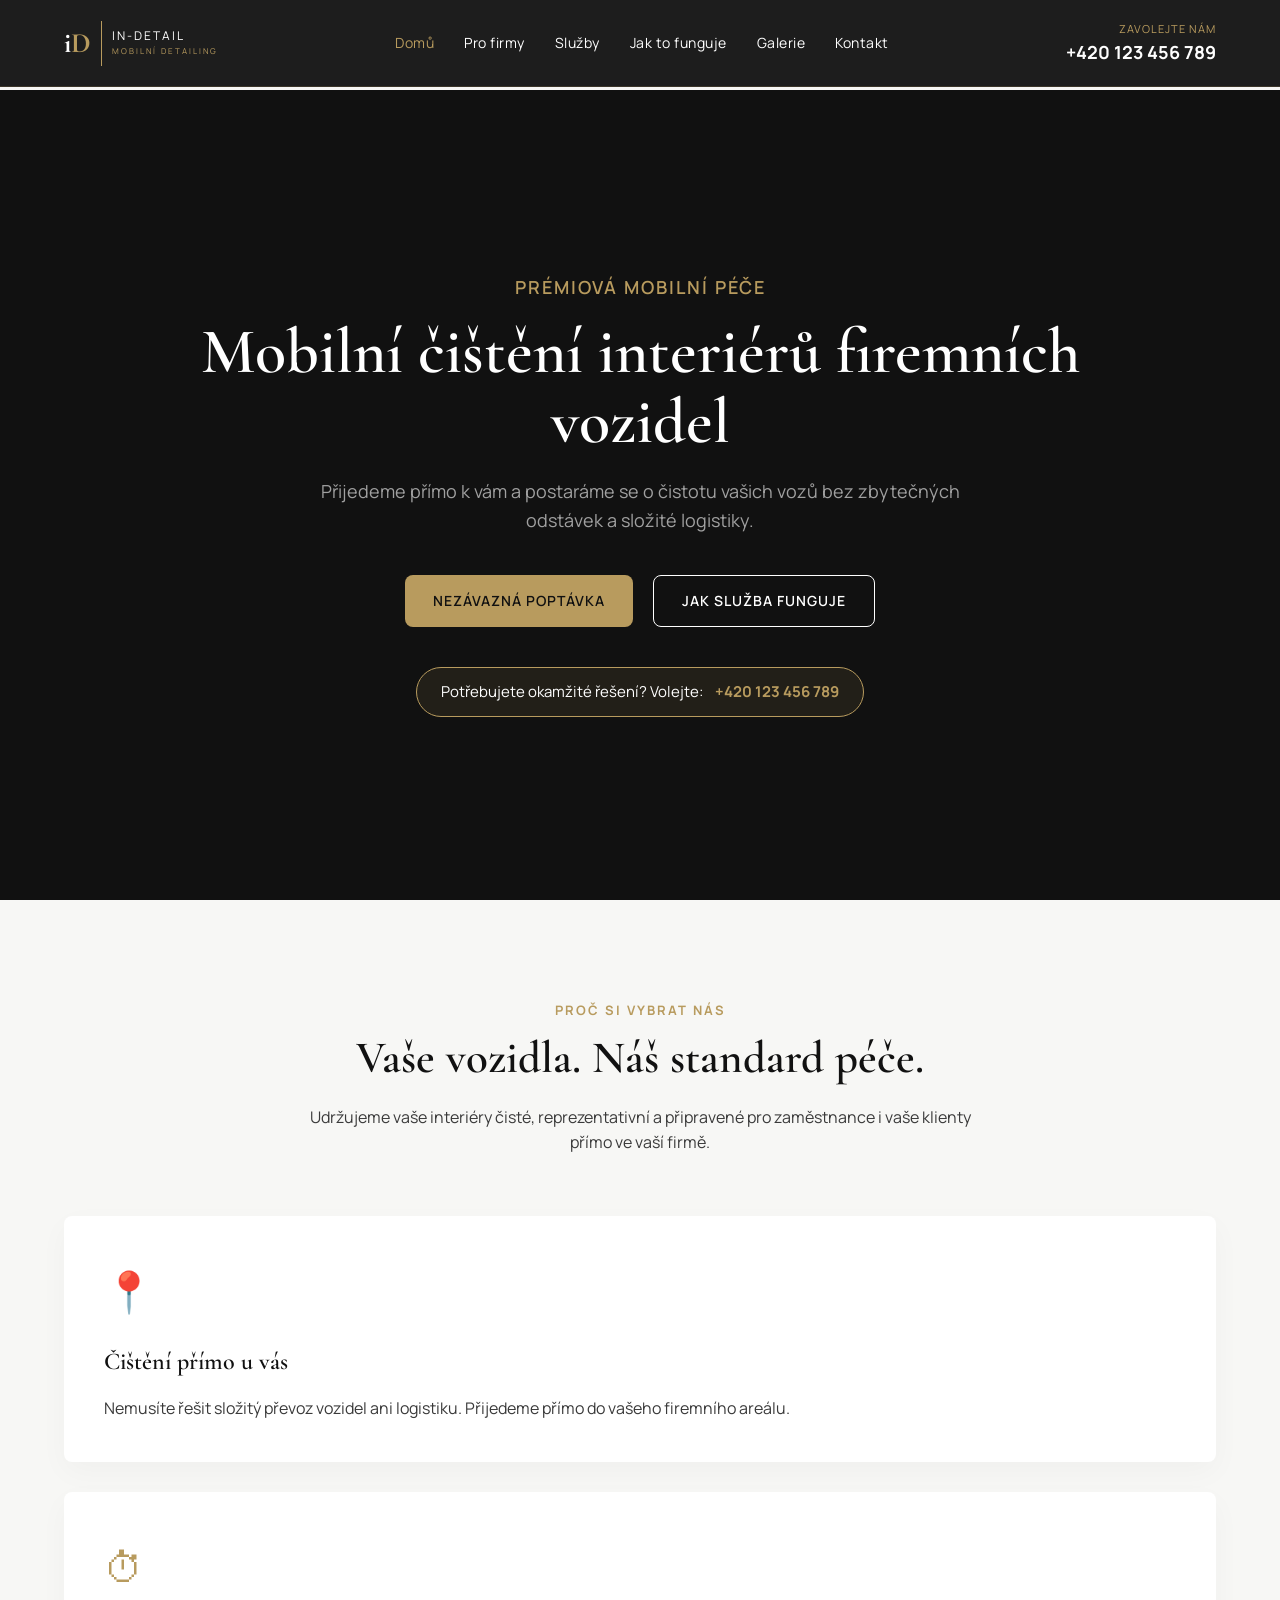
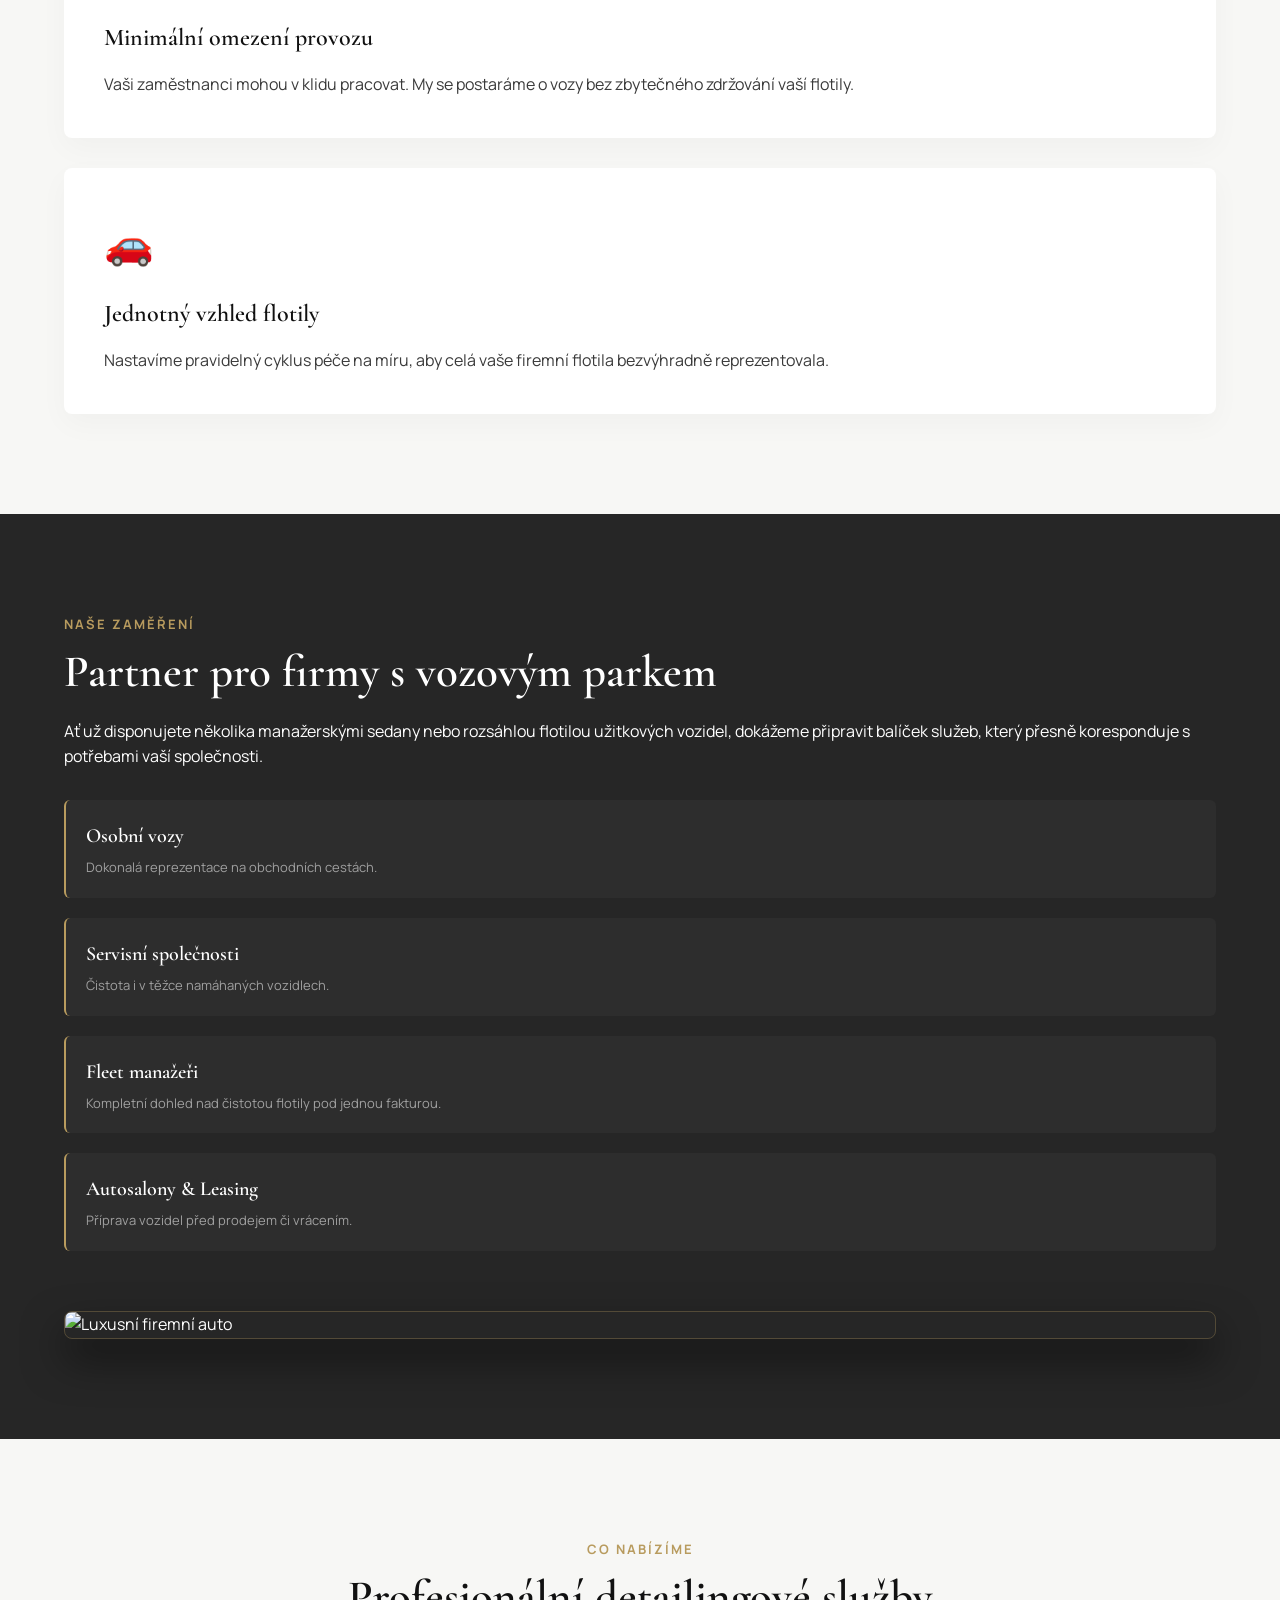
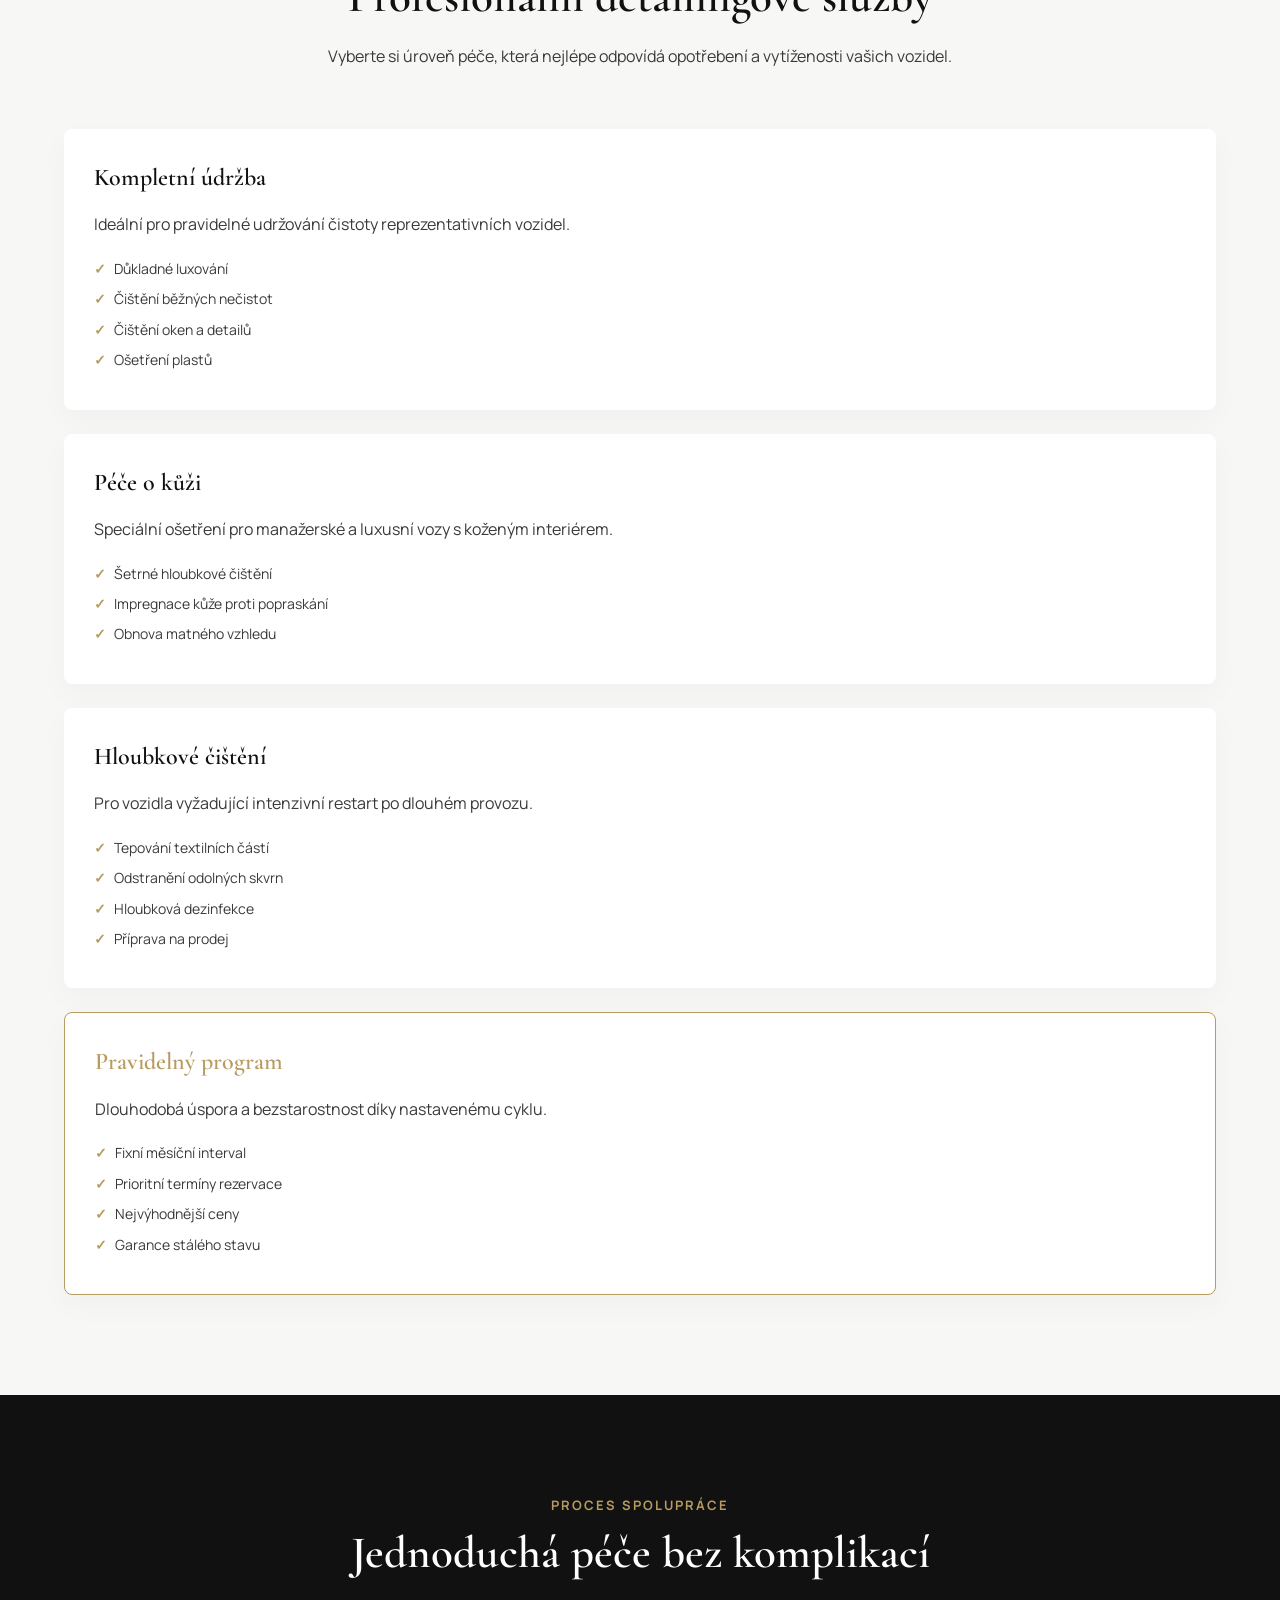
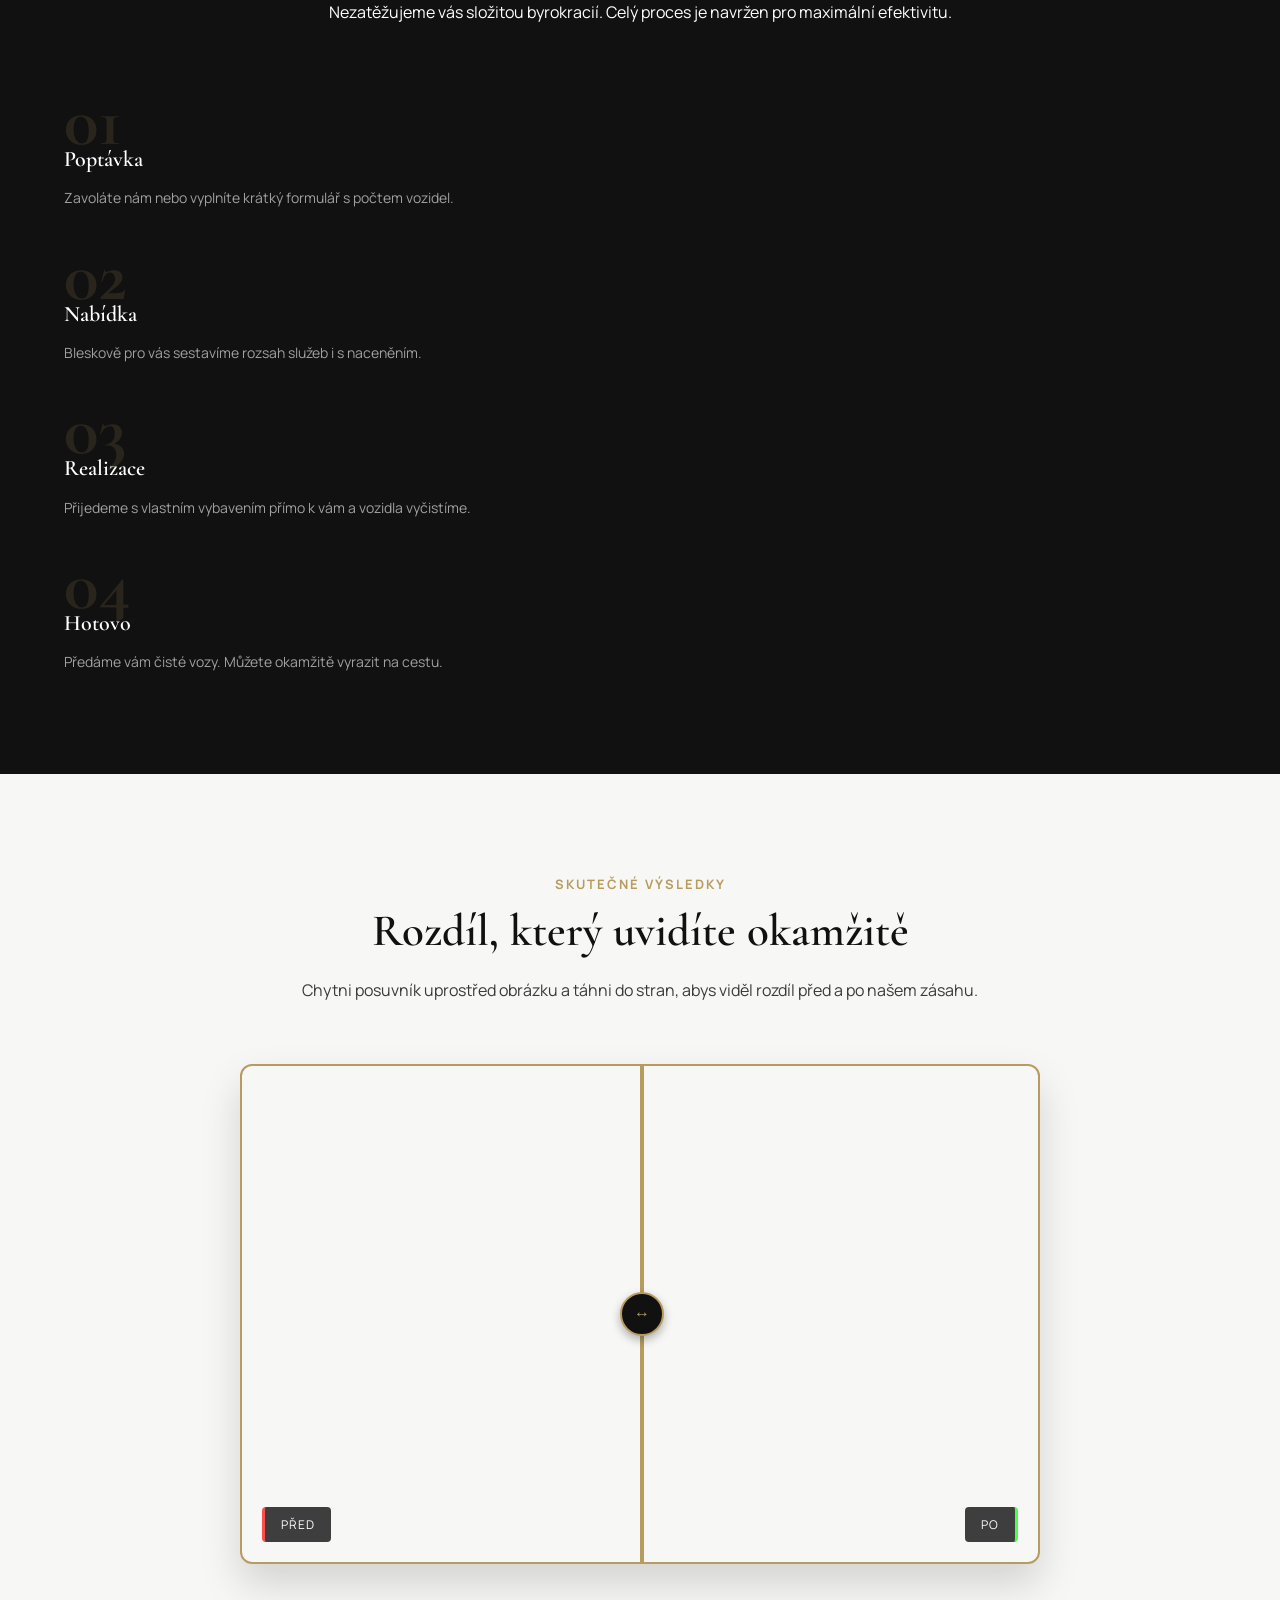
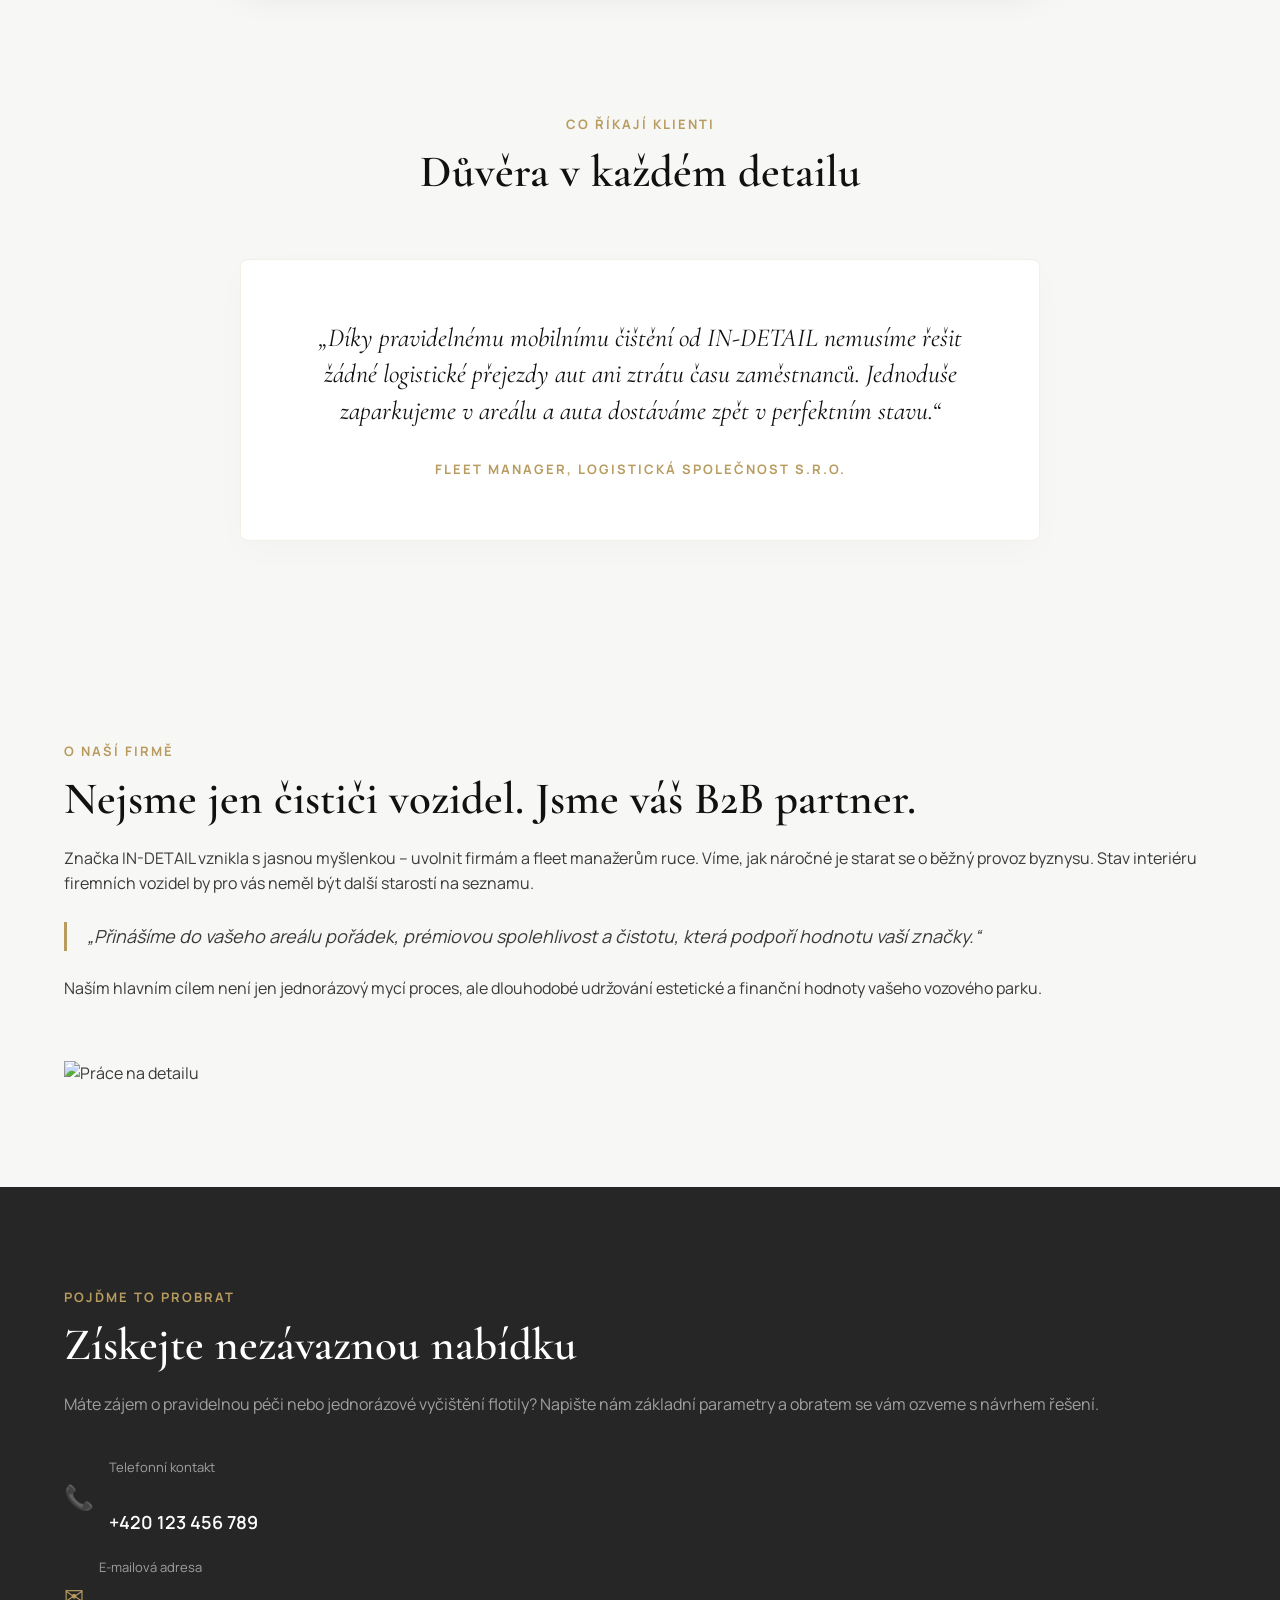
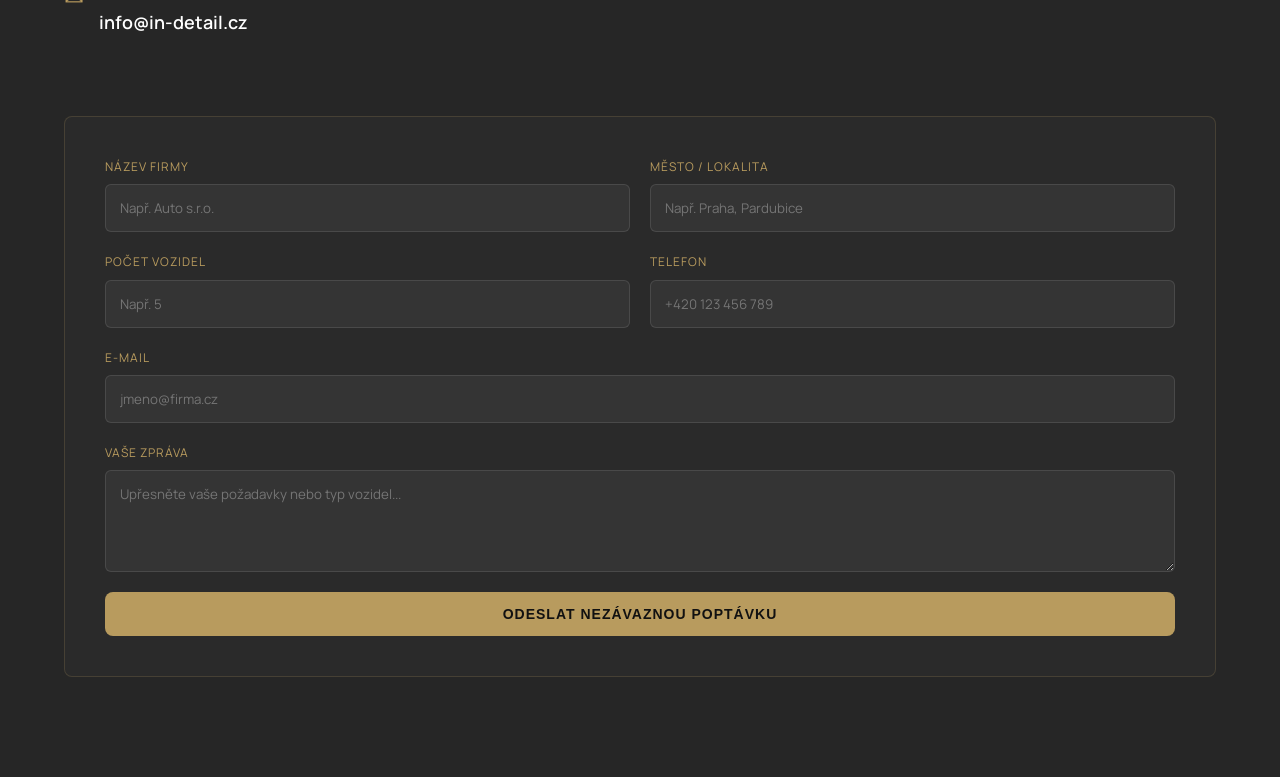
==== commit 10752e96: "Remove unnecessary HTML comments Removed HTML comments from the document for cleaner code." ====
--- a/gemini-code-1784141526412.html
+++ b/gemini-code-1784141526412.html
@@ -4,7 +4,6 @@
     <meta charset="UTF-8">
     <meta name="viewport" content="width=device-width, initial-scale=1.0">
     <title>IN-DETAIL | Mobilní čištění interiérů firemních vozidel</title>
-    <!-- Google Fonts -->
     <link rel="preconnect" href="https://fonts.googleapis.com">
     <link rel="preconnect" href="https://fonts.gstatic.com" crossorigin>
     <link href="https://fonts.googleapis.com/css2?family=Cormorant+Garamond:ital,wght@0,400;0,600;0,700;1,400&family=Manrope:wght@300;400;600;700&display=swap" rel="stylesheet">
@@ -854,7 +853,6 @@
 </head>
 <body>
 
-    <!-- HLAVIČKA S OKAMŽITÝM TELEFONEM -->
     <header id="main-header">
         <div class="container nav-wrapper">
             <div class="logo-placeholder">
@@ -878,7 +876,6 @@
         </div>
     </header>
 
-    <!-- HERO SEKCE -->
     <section id="domu" class="hero">
         <div class="container">
             <p class="subtitle">Prémiová mobilní péče</p>
@@ -897,7 +894,6 @@
         </div>
     </section>
 
-    <!-- BENEFITY -->
     <section class="benefits">
         <div class="container">
             <div class="section-header">
@@ -907,19 +903,16 @@
             </div>
             
             <div class="benefits-grid">
-                <!-- Benefit 1 -->
                 <div class="benefit-card">
                     <div class="benefit-icon">📍</div>
                     <h3>Čištění přímo u vás</h3>
                     <p>Nemusíte řešit složitý převoz vozidel ani logistiku. Přijedeme přímo do vašeho firemního areálu.</p>
                 </div>
-                <!-- Benefit 2 -->
                 <div class="benefit-card">
                     <div class="benefit-icon">⏱</div>
                     <h3>Minimální omezení provozu</h3>
                     <p>Vaši zaměstnanci mohou v klidu pracovat. My se postaráme o vozy bez zbytečného zdržování vaší flotily.</p>
                 </div>
-                <!-- Benefit 3 -->
                 <div class="benefit-card">
                     <div class="benefit-icon">🚗</div>
                     <h3>Jednotný vzhled flotily</h3>
@@ -929,7 +922,6 @@
         </div>
     </section>
 
-    <!-- PRO FIRMY -->
     <section id="pro-firmy" class="companies">
         <div class="container companies-layout">
             <div class="companies-content">
@@ -962,7 +954,6 @@
         </div>
     </section>
 
-    <!-- SLUŽBY -->
     <section id="sluzby" class="services">
         <div class="container">
             <div class="section-header">
@@ -972,7 +963,6 @@
             </div>
 
             <div class="services-grid">
-                <!-- Služba 1 -->
                 <div class="service-card">
                     <div class="service-body">
                         <h3>Kompletní údržba</h3>
@@ -985,7 +975,6 @@
                         </ul>
                     </div>
                 </div>
-                <!-- Služba 2 -->
                 <div class="service-card">
                     <div class="service-body">
                         <h3>Péče o kůži</h3>
@@ -997,7 +986,6 @@
                         </ul>
                     </div>
                 </div>
-                <!-- Služba 3 -->
                 <div class="service-card">
                     <div class="service-body">
                         <h3>Hloubkové čištění</h3>
@@ -1010,7 +998,6 @@
                         </ul>
                     </div>
                 </div>
-                <!-- Služba 4 -->
                 <div class="service-card" style="border: 1px solid var(--accent-gold);">
                     <div class="service-body">
                         <h3 style="color: var(--accent-gold);">Pravidelný program</h3>
@@ -1027,7 +1014,6 @@
         </div>
     </section>
 
-    <!-- JAK TO FUNGUJE -->
     <section id="jak-to-funguje" class="how-it-works">
         <div class="container">
             <div class="section-header">
@@ -1061,7 +1047,6 @@
         </div>
     </section>
 
-    <!-- INTERAKTIVNÍ SROVNÁNÍ PŘED / PO -->
     <section id="galerie" class="gallery-section">
         <div class="container">
             <div class="section-header">
@@ -1070,7 +1055,6 @@
                 <p>Chytni posuvník uprostřed obrázku a táhni do stran, abys viděl rozdíl před a po našem zásahu.</p>
             </div>
 
-            <!-- Porovnávací komponenta -->
             <div class="comparison-container" id="comparison-slider">
                 <div class="comparison-img img-after"></div>
                 <div class="comparison-img img-before" id="before-image"></div>
@@ -1083,7 +1067,6 @@
         </div>
     </section>
 
-    <!-- REFERENCE -->
     <section id="reference" class="testimonials">
         <div class="container">
             <div class="section-header">
@@ -1098,7 +1081,6 @@
         </div>
     </section>
 
-    <!-- O NÁS -->
     <section class="about">
         <div class="container about-layout">
             <div class="about-text">
@@ -1116,7 +1098,6 @@
         </div>
     </section>
 
-    <!-- KONTAKTNÍ FORMULÁŘ A KONTAKTY -->
     <section id="kontakt" class="contact">
         <div class="container contact-layout">
             <div class="contact-info">
@@ -1173,114 +1154,7 @@
                     <button type="submit" class="btn btn-primary" style="width: 100%;">Odeslat nezávaznou poptávku</button>
                 </form>
 
-                <!-- Úspěšná zpráva po odeslání (JS) -->
                 <div class="form-success-message" id="success-message">
                     <div class="success-icon">✓</div>
                     <h3 class="success-title">Děkujeme za poptávku!</h3>
-                    <p style="color: var(--text-muted); max-width: 300px; margin: 0 auto;">Váš požadavek jsme úspěšně přijali. Ozveme se vám s nabídkou do 24 hodin.</p>
-                </div>
-            </div>
-        </div>
-    </section>
-
-    <!-- PATIČKA -->
-    <footer>
-        <div class="container footer-wrapper">
-            <div class="footer-logo">
-                i<span>D</span> IN-DETAIL
-            </div>
-            <div>
-                © 2026 IN-DETAIL.cz. Všechna práva vyhrazena.
-            </div>
-        </div>
-    </footer>
-
-    <!-- --- JAVASCRIPT --- -->
-    <script>
-        // 1. STICKY HLAVIČKA
-        const header = document.getElementById('main-header');
-        window.addEventListener('scroll', () => {
-            if (window.scrollY > 50) {
-                header.classList.add('scrolled');
-            } else {
-                header.classList.remove('scrolled');
-            }
-        });
-
-        // 2. AKTIVNÍ SEKCIONÁLNÍ LINKY V MENU PŘI SCROLLOVÁNÍ
-        const sections = document.querySelectorAll('section');
-        const navLinks = document.querySelectorAll('.nav-link');
-
-        window.addEventListener('scroll', () => {
-            let currentSectionId = '';
-            sections.forEach(section => {
-                const sectionTop = section.offsetTop - 120; // offset pro sticky header
-                if (window.scrollY >= sectionTop) {
-                    currentSectionId = section.getAttribute('id');
-                }
-            });
-
-            navLinks.forEach(link => {
-                link.classList.remove('active');
-                if (link.getAttribute('href') === `#${currentSectionId}`) {
-                    link.classList.add('active');
-                }
-            });
-        });
-
-        // 3. INTERAKTIVNÍ SLIDER PŘED / PO (Srovnávací galerie)
-        const container = document.getElementById('comparison-slider');
-        const beforeImage = document.getElementById('before-image');
-        const handle = document.getElementById('slider-handle');
-
-        function moveSlider(x) {
-            const rect = container.getBoundingClientRect();
-            let position = ((x - rect.left) / rect.width) * 100;
-            
-            // Omezení posuvu v rozsahu 0% až 100%
-            if (position < 0) position = 0;
-            if (position > 100) position = 100;
-            
-            beforeImage.style.width = `${position}%`;
-            handle.style.left = `${position}%`;
-        }
-
-        // Ovládání myší
-        let isDragging = false;
-        container.addEventListener('mousedown', (e) => {
-            isDragging = true;
-            moveSlider(e.clientX);
-        });
-        window.addEventListener('mouseup', () => { isDragging = false; });
-        window.addEventListener('mousemove', (e) => {
-            if (!isDragging) return;
-            moveSlider(e.clientX);
-        });
-
-        // Ovládání na mobilech (Dotyky)
-        container.addEventListener('touchstart', (e) => {
-            isDragging = true;
-            moveSlider(e.touches[0].clientX);
-        });
-        window.addEventListener('touchend', () => { isDragging = false; });
-        window.addEventListener('touchmove', (e) => {
-            if (!isDragging) return;
-            moveSlider(e.touches[0].clientX);
-        });
-
-        // 4. ELEGANTNÍ ODESLÁNÍ FORMULÁŘE (Mockování bez reloadu stránky)
-        const form = document.getElementById('poptavka-form');
-        const successMsg = document.getElementById('success-message');
-
-        form.addEventListener('submit', (e) => {
-            e.preventDefault(); // Zabrání reloadu stránky
-
-            // Zde by v reálu probíhalo odeslání dat přes AJAX/Fetch na server
-            // My nasimulujeme úspěšný stav:
-            successMsg.classList.add('show');
-            form.reset(); // Vyčistí políčka
-        });
-    </script>
-
-</body>
-</html>+                    <p style="color: var(--text-muted); max-width: 300px; margin: 0 auto;">Váš požadavek jsme úspěš
